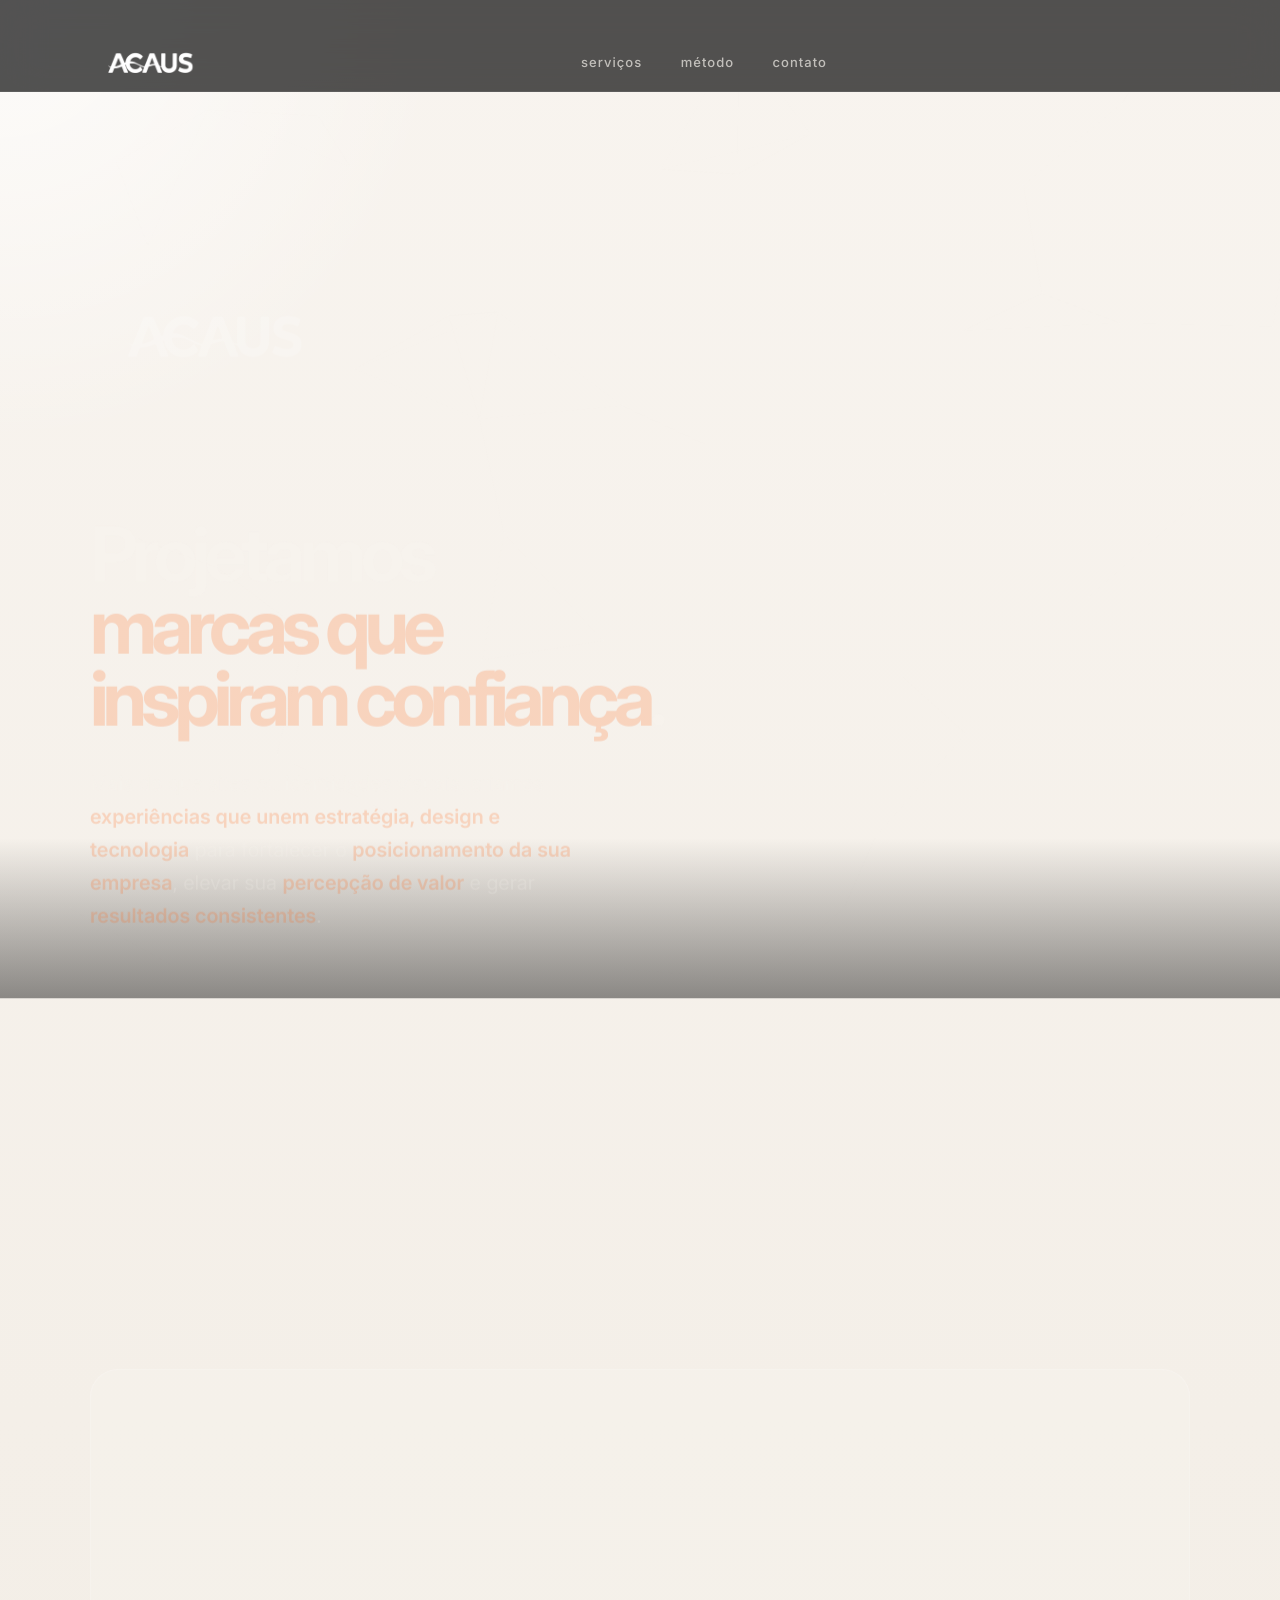
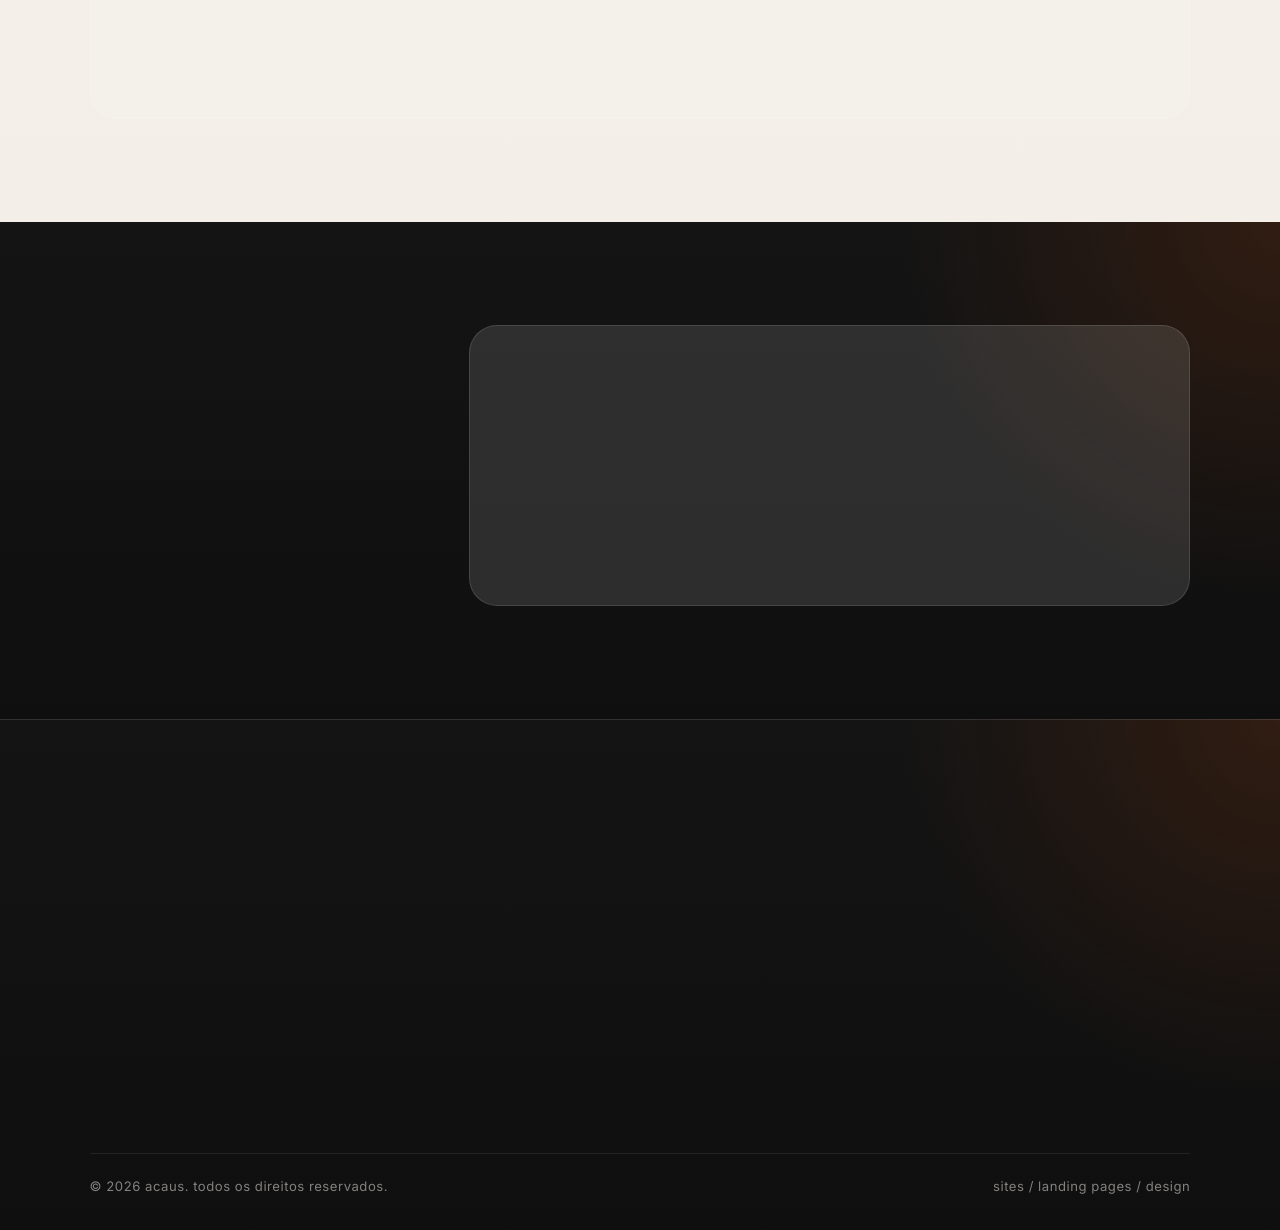
==== index.html @ 62b54cda "fix: add index.html redirect to landing on root" ====
﻿<!DOCTYPE html>
<html lang="pt-BR">
<head>
  <meta charset="UTF-8" />
  <meta http-equiv="refresh" content="0; url=acaus-landing.html" />
  <meta name="robots" content="noindex" />
  <title>Redirecionando…</title>
</head>
<body>
  <a href="acaus-landing.html">Clique aqui se não for redirecionado</a>
</body>
</html>
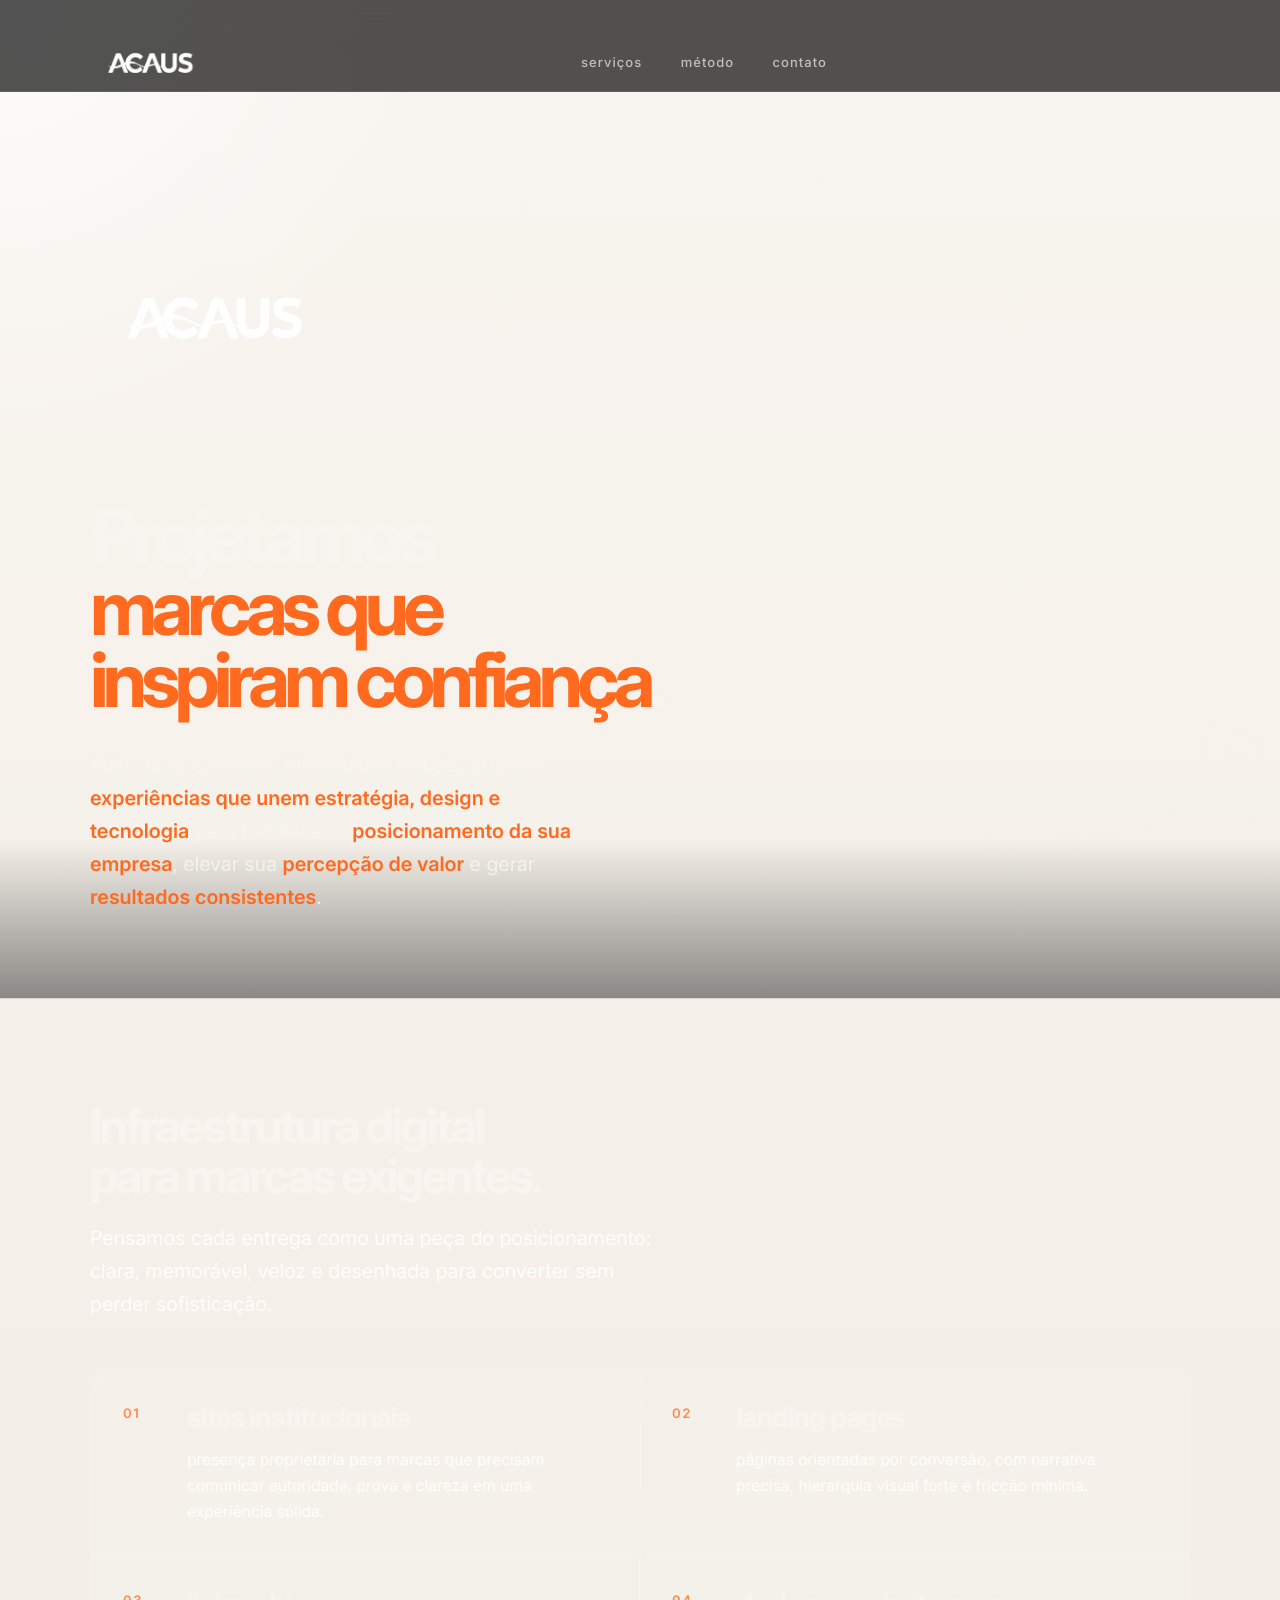
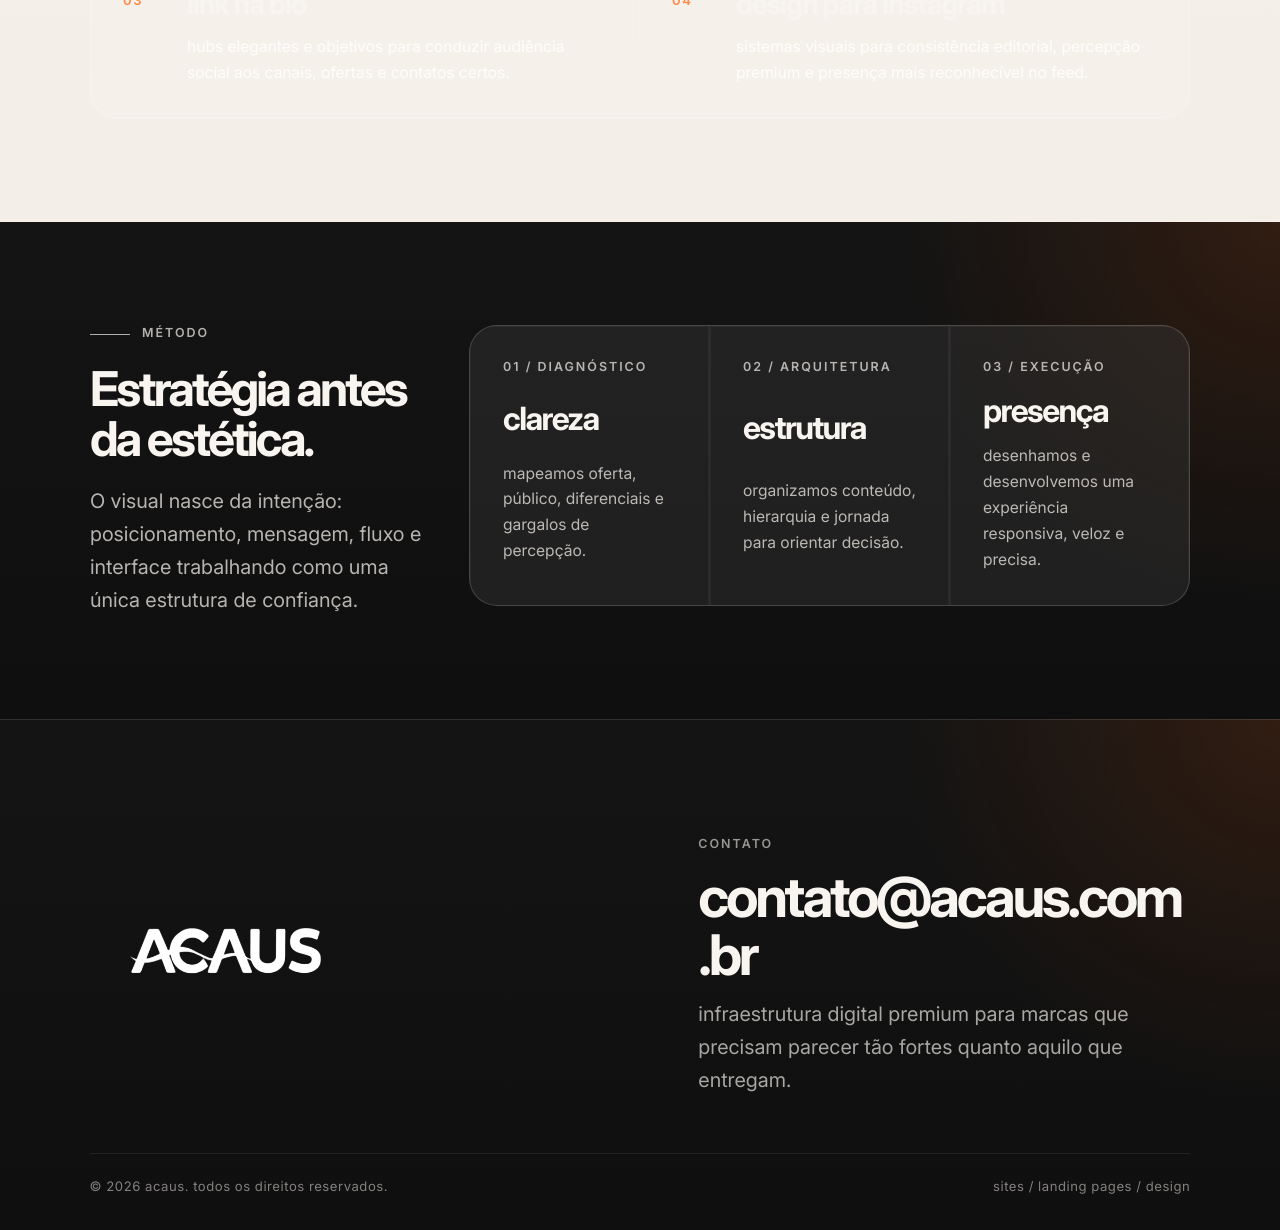
==== commit 222abf71: "fix(vercel): landing direto em /, index.html completo, vercel.json, LFS ativo" ====
--- a/index.html
+++ b/index.html
@@ -1,12 +1,198 @@
-﻿<!DOCTYPE html>
+<!DOCTYPE html>
 <html lang="pt-BR">
 <head>
   <meta charset="UTF-8" />
-  <meta http-equiv="refresh" content="0; url=acaus-landing.html" />
-  <meta name="robots" content="noindex" />
-  <title>Redirecionando…</title>
+  <meta name="viewport" content="width=device-width, initial-scale=1.0" />
+  <meta
+    name="description"
+    content="ACaus desenvolve infraestrutura digital premium para marcas que buscam autoridade, confiança e alta conversão."
+  />
+  <title>ACaus | autoridade digital premium</title>
+  <link rel="preconnect" href="https://fonts.googleapis.com" />
+  <link rel="preconnect" href="https://fonts.gstatic.com" crossorigin />
+  <link
+    href="https://fonts.googleapis.com/css2?family=Inter:wght@300;400;500;600;700&family=Syne:wght@600;700;800&display=swap"
+    rel="stylesheet"
+  />
+  <link rel="stylesheet" href="css/style.css" />
 </head>
 <body>
-  <a href="acaus-landing.html">Clique aqui se não for redirecionado</a>
+  <div class="site-shell">
+    <header class="site-header">
+      <nav class="nav container" aria-label="navegação principal">
+        <a class="brand" href="#top" aria-label="ACaus início"><img src="logo.png" alt="acaus" /></a>
+
+        <div class="nav-links" aria-label="links principais">
+          <a href="#servicos">serviços</a>
+          <a href="#metodo">método</a>
+          <a href="#contato">contato</a>
+        </div>
+
+        <div class="nav-actions">
+          <button class="menu-toggle" type="button" aria-label="abrir menu" aria-expanded="false">
+            <span aria-hidden="true"></span>
+          </button>
+        </div>
+      </nav>
+
+      <div class="mobile-panel" aria-label="menu mobile">
+        <a href="#servicos">serviços</a>
+        <a href="#metodo">método</a>
+        <a href="#contato">contato</a>
+        <a class="btn" href="#contato">iniciar projeto</a>
+      </div>
+    </header>
+
+    <main id="top">
+      <section class="hero section" aria-labelledby="hero-title">
+        <canvas class="hero-canvas" aria-hidden="true"></canvas>
+
+        <div class="container section-inner">
+          <div class="hero-grid">
+            <div class="hero-content">
+              <div class="hero-brand reveal" aria-label="acaus">
+                <img src="logo.png" alt="acaus" />
+              </div>
+              <h1 id="hero-title" class="reveal">
+                Projetamos <span class="accent">marcas que inspiram confiança</span>.
+              </h1>
+
+              <div class="hero-copy reveal">
+                <p>
+                  Mais do que sites ou identidades visuais, criamos <strong>experiências que unem estratégia, design e tecnologia</strong> para fortalecer o <strong>posicionamento da sua empresa</strong>, elevar sua <strong>percepção de valor</strong> e gerar <strong>resultados consistentes</strong>.
+                </p>
+              </div>
+            </div>
+
+          </div>
+        </div>
+      </section>
+
+      <section class="section" id="servicos" aria-labelledby="services-title">
+        <div class="container section-inner">
+          <div class="services-layout">
+            <div class="section-heading reveal">
+              <h2 id="services-title">Infraestrutura digital para marcas exigentes.</h2>
+              <p class="section-lead">
+                Pensamos cada entrega como uma peça do posicionamento: clara,
+                memorável, veloz e desenhada para converter sem perder sofisticação.
+              </p>
+            </div>
+          </div>
+
+          <div class="service-list" aria-label="lista de serviços">
+            <article class="service-item reveal">
+              <span class="service-index">01</span>
+              <div>
+                <h3 class="service-title">sites institucionais</h3>
+                <p class="service-copy">
+                  presença proprietária para marcas que precisam comunicar autoridade,
+                  prova e clareza em uma experiência sólida.
+                </p>
+              </div>
+            </article>
+
+            <article class="service-item reveal">
+              <span class="service-index">02</span>
+              <div>
+                <h3 class="service-title">landing pages</h3>
+                <p class="service-copy">
+                  páginas orientadas por conversão, com narrativa precisa, hierarquia
+                  visual forte e fricção mínima.
+                </p>
+              </div>
+            </article>
+
+            <article class="service-item reveal">
+              <span class="service-index">03</span>
+              <div>
+                <h3 class="service-title">link na bio</h3>
+                <p class="service-copy">
+                  hubs elegantes e objetivos para conduzir audiência social aos
+                  canais, ofertas e contatos certos.
+                </p>
+              </div>
+            </article>
+
+            <article class="service-item reveal">
+              <span class="service-index">04</span>
+              <div>
+                <h3 class="service-title">design para instagram</h3>
+                <p class="service-copy">
+                  sistemas visuais para consistência editorial, percepção premium
+                  e presença mais reconhecível no feed.
+                </p>
+              </div>
+            </article>
+          </div>
+        </div>
+      </section>
+
+      <section class="section" id="metodo" aria-labelledby="method-title">
+        <div class="container section-inner">
+          <div class="method-layout">
+            <div class="section-heading reveal">
+              <span class="section-kicker">método</span>
+              <h2 id="method-title">Estratégia antes da estética.</h2>
+              <p class="section-lead">
+                O visual nasce da intenção: posicionamento, mensagem, fluxo e
+                interface trabalhando como uma única estrutura de confiança.
+              </p>
+            </div>
+
+            <div class="method-grid">
+              <article class="method-step reveal">
+                <span class="step-label">01 / diagnóstico</span>
+                <h3>clareza</h3>
+                <p class="step-copy">
+                  mapeamos oferta, público, diferenciais e gargalos de percepção.
+                </p>
+              </article>
+
+              <article class="method-step reveal">
+                <span class="step-label">02 / arquitetura</span>
+                <h3>estrutura</h3>
+                <p class="step-copy">
+                  organizamos conteúdo, hierarquia e jornada para orientar decisão.
+                </p>
+              </article>
+
+              <article class="method-step reveal">
+                <span class="step-label">03 / execução</span>
+                <h3>presença</h3>
+                <p class="step-copy">
+                  desenhamos e desenvolvemos uma experiência responsiva, veloz e precisa.
+                </p>
+              </article>
+            </div>
+          </div>
+        </div>
+      </section>
+    </main>
+
+    <footer class="footer" id="contato">
+      <div class="container">
+        <div class="footer-grid reveal">
+          <div class="footer-logo" aria-label="ACaus"><img src="logo.png" alt="acaus" /></div>
+
+          <div class="footer-contact">
+            <span>contato</span>
+            <a href="mailto:contato@acaus.com.br">contato@acaus.com.br</a>
+            <p class="footer-meta">
+              infraestrutura digital premium para marcas que precisam parecer tão
+              fortes quanto aquilo que entregam.
+            </p>
+          </div>
+        </div>
+
+        <div class="footer-bottom">
+          <span>© 2026 acaus. todos os direitos reservados.</span>
+          <span>sites / landing pages / design</span>
+        </div>
+      </div>
+    </footer>
+  </div>
+
+  <script src="js/script.js"></script>
 </body>
 </html>
--- a/css/style.css
+++ b/css/style.css
@@ -0,0 +1,1347 @@
+:root {
+  --bg-base: #f4efe8;
+  --bg-hero: #111111;
+  --bg-surface: rgba(255, 255, 255, 0.72);
+  --bg-surface-strong: #fbf8f3;
+  --text-primary: #171311;
+  --text-secondary: #6d635c;
+  --text-inverse: #f8f4ef;
+  --accent-action: #ff5a00;
+  --accent-soft: rgba(255, 90, 0, 0.12);
+  --accent-depth: #2d2119;
+  --border-color: rgba(23, 19, 17, 0.12);
+  --border-strong: rgba(23, 19, 17, 0.18);
+  --canvas-line-rgb: 202, 190, 181;
+  --canvas-dot-rgb: 255, 255, 255;
+
+  --container-max: 1440px;
+  --container-padding: 24px;
+  --section-spacing: clamp(3.75rem, 9vw, 5rem);
+  --content-spacing: clamp(1.5rem, 2.8vw, 2.5rem);
+  --grid-gap: clamp(1.5rem, 3vw, 3rem);
+  --card-padding: clamp(1.5rem, 2.5vw, 2.25rem);
+  --radius: 1.5rem;
+  --radius-sm: 1rem;
+  --radius-pill: 999px;
+  --nav-height: 82px;
+  --transition: 380ms cubic-bezier(0.16, 1, 0.3, 1);
+  --shadow: 0 24px 70px rgba(32, 24, 18, 0.08);
+  --shadow-soft: 0 12px 30px rgba(32, 24, 18, 0.06);
+
+  --font-display: "Inter", "Helvetica Neue", Arial, sans-serif;
+  --font-body: "Inter", "Helvetica Neue", Arial, sans-serif;
+
+  --fs-hero: clamp(4rem, 20vw, 14rem);
+  --fs-h1: clamp(2.9rem, 8vw, 4.75rem);
+  --fs-h2: clamp(2rem, 5.5vw, 3rem);
+  --fs-h3: clamp(1.35rem, 3vw, 2rem);
+  --fs-body: clamp(1rem, 1.8vw, 1.25rem);
+  --fs-body-small: clamp(0.98rem, 1.2vw, 1.0625rem);
+  --fs-nav: clamp(0.8125rem, 1vw, 0.9375rem);
+  --fs-button: clamp(0.875rem, 1vw, 1rem);
+  --fs-eyebrow: 0.78rem;
+  --fs-small: 0.82rem;
+  --fs-brand: clamp(1.15rem, 1.4vw, 1.4rem);
+  --fs-footer-link: clamp(1.5rem, 6vw, 3.5rem);
+  --fs-service-title: clamp(1.375rem, 2.4vw, 1.75rem);
+
+  --line-height-heading: 0.95;
+  --line-height-title: 1.05;
+  --line-height-body: 1.65;
+  --line-height-small: 1.5;
+  --tracking-ui: 0.08em;
+  --tracking-label: 0.16em;
+}
+
+* {
+  box-sizing: border-box;
+}
+
+html {
+  scroll-behavior: smooth;
+  scroll-padding-top: calc(var(--nav-height) + 1rem);
+  background: var(--bg-base);
+}
+
+body {
+  min-height: 100vh;
+  margin: 0;
+  color: var(--text-primary);
+  font-family: var(--font-body);
+  font-weight: 400;
+  line-height: var(--line-height-body);
+  background:
+    radial-gradient(circle at top left, rgba(255, 255, 255, 0.72), transparent 28rem),
+    linear-gradient(180deg, #f8f4ef 0%, #f4efe8 50%, #f1ece4 100%);
+  overflow-x: hidden;
+  -webkit-text-size-adjust: 100%;
+  text-rendering: geometricPrecision;
+}
+
+body.nav-open {
+  overflow: hidden;
+}
+
+::selection {
+  color: var(--text-inverse);
+  background: var(--accent-action);
+}
+
+img {
+  display: block;
+  max-width: 100%;
+}
+
+a {
+  color: inherit;
+  text-decoration: none;
+}
+
+button {
+  border: 0;
+  font: inherit;
+}
+
+.site-shell {
+  position: relative;
+  min-height: 100vh;
+}
+
+.container {
+  width: min(calc(100% - (var(--container-padding) * 2)), var(--container-max));
+  margin-inline: auto;
+}
+
+.section {
+  position: relative;
+  width: 100%;
+  border-bottom: 1px solid var(--border-color);
+}
+
+.section-inner {
+  padding: var(--section-spacing) 0;
+}
+
+.site-header {
+  position: fixed;
+  inset: 0 0 auto 0;
+  z-index: 50;
+  height: var(--nav-height);
+  border-bottom: 1px solid rgba(255, 255, 255, 0.08);
+  background: rgba(17, 17, 17, 0.72);
+  backdrop-filter: blur(20px);
+  -webkit-backdrop-filter: blur(20px);
+}
+
+.nav {
+  display: grid;
+  grid-template-columns: auto 1fr auto;
+  align-items: center;
+  gap: 24px;
+  height: var(--nav-height);
+}
+
+.brand {
+  position: relative;
+  z-index: 70;
+  display: inline-flex;
+  align-items: center;
+  color: var(--text-inverse);
+}
+
+.brand img {
+  width: clamp(5.5rem, 14vw, 8rem);
+  height: auto;
+  display: block;
+  filter: brightness(0) invert(1);
+}
+
+.nav-links {
+  display: none;
+  justify-content: center;
+  align-items: center;
+  gap: clamp(1.75rem, 3vw, 3.75rem);
+  color: rgba(248, 244, 239, 0.68);
+  font-size: var(--fs-nav);
+  font-weight: 500;
+  letter-spacing: var(--tracking-ui);
+  text-transform: lowercase;
+}
+
+.nav-links a {
+  position: relative;
+  display: inline-flex;
+  align-items: center;
+  min-height: 44px;
+  transition: color var(--transition);
+}
+
+.nav-links a::after {
+  position: absolute;
+  right: 0;
+  bottom: 9px;
+  left: 0;
+  height: 1px;
+  background: currentColor;
+  content: "";
+  opacity: 0;
+  transform: scaleX(0);
+  transform-origin: right;
+  transition: transform var(--transition), opacity var(--transition);
+}
+
+.nav-links a:hover {
+  color: var(--text-inverse);
+}
+
+.nav-links a:hover::after {
+  opacity: 1;
+  transform: scaleX(1);
+  transform-origin: left;
+}
+
+.nav-actions {
+  position: relative;
+  z-index: 70;
+  display: flex;
+  align-items: center;
+  justify-content: flex-end;
+  gap: 12px;
+}
+
+.menu-toggle {
+  display: inline-grid;
+  place-items: center;
+  width: 48px;
+  height: 48px;
+  border: 1px solid rgba(255, 255, 255, 0.14);
+  border-radius: var(--radius-pill);
+  color: var(--text-inverse);
+  background: rgba(255, 255, 255, 0.03);
+  cursor: pointer;
+  transition: background var(--transition), border-color var(--transition), transform var(--transition);
+}
+
+.menu-toggle:hover {
+  transform: translateY(-1px);
+  background: rgba(255, 255, 255, 0.08);
+  border-color: rgba(255, 255, 255, 0.2);
+}
+
+.menu-toggle span,
+.menu-toggle span::before,
+.menu-toggle span::after {
+  display: block;
+  width: 16px;
+  height: 1px;
+  background: currentColor;
+  transition: transform var(--transition), opacity var(--transition), background var(--transition);
+  content: "";
+}
+
+.menu-toggle span {
+  position: relative;
+}
+
+.menu-toggle span::before,
+.menu-toggle span::after {
+  position: absolute;
+  left: 0;
+}
+
+.menu-toggle span::before {
+  transform: translateY(-5px);
+}
+
+.menu-toggle span::after {
+  transform: translateY(5px);
+}
+
+.nav-open .menu-toggle span {
+  background: transparent;
+}
+
+.nav-open .menu-toggle span::before {
+  transform: rotate(45deg);
+}
+
+.nav-open .menu-toggle span::after {
+  transform: rotate(-45deg);
+}
+
+.mobile-panel {
+  position: fixed;
+  inset: var(--nav-height) 0 0 0;
+  z-index: 45;
+  display: grid;
+  align-content: start;
+  gap: 1.5rem;
+  padding: 2rem var(--container-padding) 2.5rem;
+  border-bottom: 1px solid rgba(255, 255, 255, 0.08);
+  background:
+    linear-gradient(180deg, rgba(17, 17, 17, 0.98), rgba(17, 17, 17, 0.94));
+  overflow-y: auto;
+  transform: translateY(-110%);
+  transition: transform var(--transition);
+}
+
+.nav-open .mobile-panel {
+  transform: translateY(0);
+}
+
+.mobile-panel a:not(.btn) {
+  padding: 0.9rem 0;
+  border-bottom: 1px solid rgba(255, 255, 255, 0.08);
+  color: var(--text-inverse);
+  font-family: var(--font-display);
+  font-size: clamp(2rem, 10vw, 3.2rem);
+  font-weight: 700;
+  line-height: 1;
+  letter-spacing: -0.05em;
+  text-transform: lowercase;
+}
+
+.mobile-panel .btn {
+  width: 100%;
+}
+
+.btn {
+  position: relative;
+  isolation: isolate;
+  display: inline-flex;
+  align-items: center;
+  justify-content: center;
+  min-height: 52px;
+  width: fit-content;
+  padding: 0 1.75rem;
+  border: 1px solid transparent;
+  border-radius: var(--radius-pill);
+  color: var(--text-inverse);
+  background: linear-gradient(135deg, #ff6a1f 0%, #ff5a00 100%);
+  font-size: var(--fs-button);
+  font-weight: 600;
+  letter-spacing: var(--tracking-ui);
+  line-height: 1;
+  text-transform: lowercase;
+  cursor: pointer;
+  overflow: hidden;
+  box-shadow: 0 18px 36px rgba(255, 90, 0, 0.16);
+  transition:
+    transform var(--transition),
+    box-shadow var(--transition),
+    filter var(--transition),
+    border-color var(--transition);
+}
+
+.btn::before {
+  position: absolute;
+  inset: 0;
+  z-index: -1;
+  background: linear-gradient(135deg, rgba(255, 255, 255, 0.22), transparent 60%);
+  content: "";
+  opacity: 0;
+  transition: opacity var(--transition);
+}
+
+.btn:active {
+  transform: translateY(0);
+  box-shadow: 0 14px 28px rgba(255, 90, 0, 0.16);
+}
+
+.btn:focus-visible,
+.menu-toggle:focus-visible,
+a:focus-visible {
+  outline: 2px solid var(--accent-action);
+  outline-offset: 4px;
+}
+
+.btn.nav-cta {
+  display: none;
+  min-height: 46px;
+  padding-inline: 1.4rem;
+}
+
+.hero {
+  position: relative;
+  display: grid;
+  min-height: 100svh;
+  padding-top: var(--nav-height);
+  overflow: hidden;
+  color: var(--text-inverse);
+  background: transparent;
+}
+
+.hero::before {
+  position: absolute;
+  inset: 0;
+  z-index: -1;
+  background:
+    radial-gradient(circle at 78% 22%, rgba(255, 90, 0, 0.16), transparent 22rem),
+    radial-gradient(circle at 14% 84%, rgba(255, 255, 255, 0.06), transparent 24rem),
+    linear-gradient(135deg, #090909 0%, #151515 52%, #1b1714 100%);
+  content: "";
+  pointer-events: none;
+}
+
+.hero-video-layer {
+  position: fixed;
+  inset: 0;
+  z-index: 0;
+  overflow: hidden;
+  pointer-events: none;
+  clip-path: inset(0 0 100% 0);
+  background:
+    radial-gradient(circle at 78% 22%, rgba(255, 90, 0, 0.12), transparent 22rem),
+    linear-gradient(135deg, #090909 0%, #151515 52%, #1b1714 100%);
+  opacity: 0;
+  transition: opacity 420ms ease;
+}
+
+.hero-video-layer.is-active {
+  opacity: 1;
+}
+
+.hero-video-layer::after {
+  position: absolute;
+  inset: 0;
+  background:
+    linear-gradient(180deg, rgba(0, 0, 0, 0.44) 0%, rgba(0, 0, 0, 0.34) 42%, rgba(0, 0, 0, 0.46) 100%),
+    radial-gradient(circle at center, rgba(0, 0, 0, 0.08), rgba(0, 0, 0, 0.2));
+  content: "";
+  pointer-events: none;
+}
+
+.hero-video {
+  position: absolute;
+  inset: 0;
+  width: 100%;
+  height: 100%;
+  object-fit: cover;
+  object-position: center center;
+  opacity: 0;
+  transition: opacity 420ms ease;
+}
+
+.hero-video.is-ready {
+  opacity: 1;
+}
+
+.hero-canvas {
+  position: absolute;
+  inset: 0;
+  z-index: 1;
+  width: 100%;
+  height: 100%;
+  opacity: 0.2;
+  pointer-events: none;
+}
+
+.hero::before {
+  position: absolute;
+  top: clamp(5rem, 12vw, 10rem);
+  right: clamp(-1rem, 10vw, 5rem);
+  color: rgba(255, 255, 255, 0.05);
+  font-family: var(--font-display);
+  font-size: var(--fs-hero);
+  font-weight: 700;
+  line-height: 0.86;
+  letter-spacing: -0.08em;
+  text-transform: uppercase;
+  content: "ACAUS";
+  pointer-events: none;
+}
+
+.hero::after {
+  position: absolute;
+  inset: auto 0 0;
+  z-index: 1;
+  height: 10rem;
+  background: linear-gradient(180deg, transparent, rgba(9, 9, 9, 0.45));
+  content: "";
+  pointer-events: none;
+}
+
+.hero .section-inner {
+  position: relative;
+  z-index: 2;
+  display: grid;
+  align-items: end;
+  min-height: calc(100svh - var(--nav-height));
+  padding: clamp(4rem, 10vw, 6rem) 0 clamp(3.75rem, 8vw, 5.25rem);
+}
+
+.hero-grid {
+  display: grid;
+  gap: clamp(2rem, 4vw, 4rem);
+}
+
+.hero-content {
+  max-width: 64rem;
+}
+
+.hero-brand {
+  display: inline-flex;
+  align-items: center;
+  width: min(16.5rem, 58vw);
+  max-width: 100%;
+  margin-bottom: clamp(2rem, 4vw, 3rem);
+}
+
+.hero-brand img {
+  width: 100%;
+  height: auto;
+  display: block;
+  filter: brightness(0) invert(1);
+}
+
+.eyebrow,
+.section-kicker,
+.step-label {
+  color: currentColor;
+  font-size: var(--fs-eyebrow);
+  font-weight: 600;
+  letter-spacing: var(--tracking-label);
+  line-height: var(--line-height-small);
+  text-transform: uppercase;
+}
+
+.eyebrow {
+  display: inline-flex;
+  align-items: center;
+  gap: 0.75rem;
+  margin-bottom: 1.5rem;
+  color: rgba(248, 244, 239, 0.72);
+}
+
+.eyebrow::before,
+.section-kicker::before {
+  width: 2.5rem;
+  height: 1px;
+  background: currentColor;
+  content: "";
+}
+
+.hero h1 {
+  max-width: 13ch;
+  margin: 0;
+  font-family: var(--font-display);
+  font-size: var(--fs-h1);
+  font-weight: 700;
+  line-height: var(--line-height-heading);
+  letter-spacing: -0.08em;
+  color: var(--text-inverse);
+  text-wrap: balance;
+}
+
+.hero h1 .accent {
+  color: #ff6a1f;
+}
+
+.hero-copy {
+  display: grid;
+  gap: 1.5rem;
+  max-width: 46rem;
+  margin-top: 2rem;
+}
+
+.hero-copy p,
+.section-lead,
+.service-copy,
+.step-copy,
+.footer-meta {
+  margin: 0;
+  font-size: var(--fs-body);
+  font-weight: 400;
+  line-height: var(--line-height-body);
+}
+
+.hero-copy p {
+  max-width: 36rem;
+  color: rgba(248, 244, 239, 0.86);
+}
+
+.hero-copy p strong {
+  color: #ff6a1f;
+  font-weight: 600;
+}
+
+.hero-aside {
+  position: relative;
+  display: grid;
+  align-self: stretch;
+  min-height: 17rem;
+  max-width: min(100%, 28rem);
+  padding: 1rem;
+  border: 1px solid rgba(255, 255, 255, 0.08);
+  border-radius: calc(var(--radius) + 0.5rem);
+  background:
+    linear-gradient(180deg, rgba(255, 255, 255, 0.06), rgba(255, 255, 255, 0.02)),
+    linear-gradient(135deg, rgba(255, 90, 0, 0.14), transparent 55%);
+  box-shadow: inset 0 1px 0 rgba(255, 255, 255, 0.05);
+  overflow: hidden;
+}
+
+.hero-aside::before {
+  position: absolute;
+  inset: 1rem;
+  border-radius: calc(var(--radius) + 0.15rem);
+  background:
+    linear-gradient(145deg, rgba(255, 255, 255, 0.05), transparent 35%),
+    radial-gradient(circle at top right, rgba(255, 90, 0, 0.3), transparent 40%),
+    linear-gradient(180deg, rgba(247, 243, 237, 0.15), rgba(247, 243, 237, 0.01));
+  content: "";
+}
+
+.hero-aside::after {
+  position: absolute;
+  right: clamp(1.5rem, 4vw, 2.5rem);
+  bottom: clamp(2rem, 4vw, 3rem);
+  width: clamp(7rem, 18vw, 12rem);
+  aspect-ratio: 3 / 4;
+  border-radius: 999px 999px 1.5rem 1.5rem;
+  background:
+    linear-gradient(180deg, rgba(255, 255, 255, 0.28), transparent 30%),
+    linear-gradient(145deg, #2a211b 0%, #171311 100%);
+  content: "";
+  box-shadow: 0 24px 40px rgba(0, 0, 0, 0.24);
+}
+
+.signal-strip {
+  position: relative;
+  z-index: 1;
+  display: grid;
+  grid-template-columns: repeat(3, 1fr);
+  align-self: end;
+  min-height: 5.5rem;
+  margin-top: auto;
+  border: 1px solid rgba(255, 255, 255, 0.08);
+  border-radius: var(--radius-sm);
+  overflow: hidden;
+  background: rgba(255, 255, 255, 0.03);
+}
+
+.signal-strip span {
+  border-right: 1px solid rgba(255, 255, 255, 0.08);
+  background:
+    linear-gradient(180deg, rgba(255, 255, 255, 0.14), transparent 70%),
+    linear-gradient(135deg, rgba(255, 90, 0, 0.18), transparent 65%);
+}
+
+.signal-strip span:last-child {
+  border-right: 0;
+}
+
+.services-layout,
+.method-layout {
+  display: grid;
+  gap: clamp(2.5rem, 5vw, 4.5rem);
+}
+
+.services-layout {
+  grid-template-columns: 1fr;
+}
+
+#servicos {
+  position: relative;
+  color: var(--text-inverse);
+  background: transparent;
+  border-bottom-color: rgba(255, 255, 255, 0.12);
+}
+
+#servicos::before {
+  position: absolute;
+  inset: 0;
+  z-index: -1;
+  background:
+    radial-gradient(circle at top right, rgba(255, 90, 0, 0.12), transparent 24rem),
+    linear-gradient(180deg, #141414 0%, #0f0f0f 100%);
+  content: "";
+  pointer-events: none;
+}
+
+#servicos .section-kicker,
+#servicos .service-index {
+  color: #ff8a4a;
+}
+
+#servicos .section-heading h2,
+#servicos .service-title {
+  color: var(--text-inverse);
+}
+
+#servicos .section-lead,
+#servicos .service-copy {
+  color: rgba(255, 255, 255, 0.86);
+}
+
+#servicos .service-list {
+  background: rgba(255, 255, 255, 0.12);
+  border-color: rgba(255, 255, 255, 0.14);
+}
+
+#servicos .service-item {
+  color: var(--text-inverse);
+  background: rgba(255, 255, 255, 0.04);
+}
+
+#servicos .service-item::after {
+  border-color: rgba(255, 255, 255, 0.06);
+}
+
+#metodo {
+  color: var(--text-inverse);
+  --border-color: rgba(255, 255, 255, 0.12);
+  background:
+    radial-gradient(circle at top right, rgba(255, 90, 0, 0.12), transparent 24rem),
+    linear-gradient(180deg, #141414 0%, #0f0f0f 100%);
+}
+
+#metodo .section-inner {
+  position: relative;
+}
+
+#metodo .section-kicker,
+#metodo .step-label {
+  color: rgba(248, 244, 239, 0.7);
+}
+
+#metodo .section-lead,
+#metodo .step-copy {
+  color: rgba(248, 244, 239, 0.72);
+}
+
+#metodo .method-grid {
+  background: rgba(255, 255, 255, 0.12);
+  border-color: rgba(255, 255, 255, 0.12);
+}
+
+#metodo .method-step {
+  position: relative;
+  background: rgba(12, 12, 12, 0.36);
+  border: 1px solid rgba(255, 255, 255, 0.04);
+  transition:
+    transform var(--transition),
+    background var(--transition),
+    box-shadow var(--transition),
+    border-color var(--transition),
+    color var(--transition);
+}
+
+#metodo .method-step::before {
+  position: absolute;
+  inset: 0;
+  border-radius: inherit;
+  background: linear-gradient(135deg, rgba(255, 122, 41, 0.18), rgba(255, 90, 0, 0.08));
+  content: "";
+  opacity: 0;
+  pointer-events: none;
+  transition: opacity var(--transition);
+}
+
+#metodo .method-step > * {
+  position: relative;
+  z-index: 1;
+}
+
+#metodo .method-step.is-active {
+  border-color: rgba(255, 109, 41, 0.36);
+  background: rgba(20, 12, 6, 0.55);
+  box-shadow:
+    0 24px 70px rgba(255, 90, 0, 0.08),
+    0 14px 38px rgba(0, 0, 0, 0.35);
+}
+
+#metodo .method-step.is-active::before {
+  opacity: 1;
+}
+
+#metodo .method-step.is-active .step-label {
+  color: #ff9e68;
+}
+
+#metodo .method-step.is-active h3 {
+  color: #ff7a29;
+}
+
+#metodo .method-step.is-active .step-copy {
+  color: #ffbb92;
+}
+
+@media (hover: hover) and (pointer: fine) {
+  #metodo .method-step:hover {
+    border-color: rgba(255, 109, 41, 0.36);
+    background: rgba(20, 12, 6, 0.55);
+    box-shadow:
+      0 24px 70px rgba(255, 90, 0, 0.08),
+      0 14px 38px rgba(0, 0, 0, 0.35);
+  }
+
+  #metodo .method-step:hover::before {
+    opacity: 1;
+  }
+
+  #metodo .method-step:hover .step-label {
+    color: #ff9e68;
+  }
+
+  #metodo .method-step:hover h3 {
+    color: #ff7a29;
+  }
+
+  #metodo .method-step:hover .step-copy {
+    color: #ffbb92;
+  }
+}
+
+.section-heading {
+  display: grid;
+  gap: 1.25rem;
+  align-content: start;
+  max-width: 40rem;
+}
+
+.section-kicker {
+  display: inline-flex;
+  align-items: center;
+  gap: 0.75rem;
+  color: var(--text-secondary);
+}
+
+.section-heading h2 {
+  margin: 0;
+  font-family: var(--font-display);
+  font-size: var(--fs-h2);
+  font-weight: 700;
+  line-height: var(--line-height-title);
+  letter-spacing: -0.06em;
+  text-wrap: balance;
+}
+
+.section-lead {
+  max-width: 36rem;
+  color: var(--text-secondary);
+}
+
+.architecture-space {
+  position: relative;
+  min-height: 22rem;
+  border: 1px solid var(--border-color);
+  border-radius: calc(var(--radius) + 0.75rem);
+  background:
+    linear-gradient(90deg, rgba(23, 19, 17, 0.06) 1px, transparent 1px),
+    linear-gradient(180deg, rgba(23, 19, 17, 0.06) 1px, transparent 1px),
+    linear-gradient(145deg, #f7f2eb 0%, #efe8df 100%);
+  background-size: 4.5rem 4.5rem, 4.5rem 4.5rem, auto;
+  box-shadow: var(--shadow);
+  overflow: hidden;
+}
+
+.architecture-space::before,
+.architecture-space::after {
+  position: absolute;
+  content: "";
+}
+
+.architecture-space::before {
+  inset: 8% 8% 22%;
+  border-radius: calc(var(--radius) + 0.25rem);
+  background:
+    linear-gradient(180deg, rgba(23, 19, 17, 0.03), rgba(23, 19, 17, 0)),
+    linear-gradient(145deg, rgba(255, 255, 255, 0.7), rgba(255, 255, 255, 0.18));
+  box-shadow:
+    inset 0 0 0 1px rgba(23, 19, 17, 0.08),
+    0 24px 48px rgba(39, 29, 22, 0.08);
+}
+
+.architecture-space::after {
+  right: 12%;
+  bottom: 12%;
+  width: min(30%, 13rem);
+  aspect-ratio: 4 / 5;
+  border-radius: 999px 999px 1.25rem 1.25rem;
+  background:
+    linear-gradient(180deg, rgba(255, 255, 255, 0.44), transparent 28%),
+    linear-gradient(145deg, #47352a 0%, #201812 100%);
+  box-shadow: 0 20px 40px rgba(39, 29, 22, 0.16);
+}
+
+.service-list {
+  display: grid;
+  gap: 1px;
+  margin-top: clamp(2rem, 4vw, 3rem);
+  background: var(--border-color);
+  border: 1px solid var(--border-color);
+  border-radius: calc(var(--radius) + 0.25rem);
+  overflow: hidden;
+}
+
+.service-item {
+  position: relative;
+  display: grid;
+  grid-template-columns: 3rem 1fr;
+  gap: 1rem;
+  align-items: start;
+  min-height: 100%;
+  padding: var(--card-padding);
+  color: var(--text-primary);
+  background: rgba(255, 255, 255, 0.55);
+  transition:
+    transform var(--transition),
+    background var(--transition),
+    box-shadow var(--transition);
+}
+
+.service-item::after {
+  position: absolute;
+  inset: 0;
+  border: 1px solid transparent;
+  border-radius: inherit;
+  content: "";
+  transition: border-color var(--transition);
+  pointer-events: none;
+}
+
+.service-index {
+  padding-top: 0.2rem;
+  color: var(--text-secondary);
+  font-size: var(--fs-small);
+  font-weight: 600;
+  letter-spacing: 0.12em;
+  line-height: var(--line-height-small);
+}
+
+.service-title {
+  margin: 0;
+  font-family: var(--font-display);
+  font-size: var(--fs-service-title);
+  font-weight: 700;
+  line-height: 1.12;
+  letter-spacing: -0.04em;
+  text-transform: lowercase;
+  transition: transform var(--transition), color var(--transition);
+}
+
+.service-copy {
+  max-width: 32rem;
+  margin-top: 0.85rem;
+  color: var(--text-secondary);
+  font-size: var(--fs-body-small);
+}
+
+.method-grid {
+  display: grid;
+  gap: 1px;
+  background: var(--border-color);
+  border: 1px solid var(--border-color);
+  border-radius: calc(var(--radius) + 0.25rem);
+  overflow: hidden;
+}
+
+.method-step {
+  display: grid;
+  gap: 1rem;
+  min-height: 16rem;
+  padding: var(--card-padding);
+  background: var(--bg-surface-strong);
+  transition: transform var(--transition), background var(--transition), box-shadow var(--transition);
+}
+
+.step-label {
+  color: var(--text-secondary);
+}
+
+.method-step h3 {
+  margin: 0;
+  font-family: var(--font-display);
+  font-size: var(--fs-h3);
+  font-weight: 700;
+  line-height: var(--line-height-title);
+  letter-spacing: -0.05em;
+  text-transform: lowercase;
+}
+
+.step-copy {
+  color: var(--text-secondary);
+  font-size: var(--fs-body-small);
+}
+
+.footer {
+  padding: clamp(4rem, 7vw, 6rem) 0 2rem;
+  color: var(--text-inverse);
+  background:
+    radial-gradient(circle at top right, rgba(255, 90, 0, 0.12), transparent 24rem),
+    linear-gradient(180deg, #141414 0%, #0f0f0f 100%);
+}
+
+.footer-grid {
+  display: grid;
+  gap: clamp(2.5rem, 5vw, 4rem);
+}
+
+.footer-logo {
+  display: inline-flex;
+  align-items: center;
+  width: clamp(10rem, 26vw, 18rem);
+  max-width: 100%;
+}
+
+.footer-logo img {
+  width: 100%;
+  height: auto;
+  display: block;
+  filter: brightness(0) invert(1);
+}
+
+.footer-contact {
+  display: grid;
+  gap: 0.9rem;
+  align-content: start;
+}
+
+.footer-contact span {
+  color: rgba(248, 244, 239, 0.58);
+  font-size: var(--fs-eyebrow);
+  font-weight: 600;
+  letter-spacing: var(--tracking-label);
+  line-height: var(--line-height-small);
+  text-transform: uppercase;
+}
+
+.footer-contact a {
+  width: fit-content;
+  color: var(--text-inverse);
+  font-family: var(--font-display);
+  font-size: var(--fs-footer-link);
+  font-weight: 700;
+  line-height: 1.02;
+  letter-spacing: -0.06em;
+  word-break: break-word;
+  overflow-wrap: anywhere;
+  transition: opacity var(--transition);
+}
+
+.footer-meta {
+  max-width: 32rem;
+  color: rgba(248, 244, 239, 0.66);
+}
+
+.footer-bottom {
+  display: flex;
+  flex-direction: column;
+  gap: 0.8rem;
+  margin-top: 3.5rem;
+  padding-top: 1.5rem;
+  border-top: 1px solid rgba(255, 255, 255, 0.08);
+  color: rgba(248, 244, 239, 0.5);
+  font-size: var(--fs-small);
+  line-height: var(--line-height-small);
+  letter-spacing: 0.04em;
+  text-transform: lowercase;
+}
+
+.reveal {
+  opacity: 0;
+  transform: translateY(24px);
+  transition:
+    opacity 520ms var(--transition),
+    transform 520ms var(--transition);
+  will-change: opacity, transform;
+}
+
+.reveal.is-visible {
+  opacity: 1;
+  transform: translateY(0);
+}
+
+@media (hover: hover) and (pointer: fine) {
+  .btn:hover {
+    transform: translateY(-2px);
+    box-shadow: 0 24px 44px rgba(255, 90, 0, 0.2);
+    filter: saturate(1.04);
+  }
+
+  .service-item:hover {
+    transform: translateY(-4px);
+    background: rgba(255, 255, 255, 0.86);
+    box-shadow: var(--shadow-soft);
+  }
+
+  .service-item:hover::after {
+    border-color: rgba(255, 90, 0, 0.16);
+  }
+
+  .service-item:hover .service-title {
+    transform: translateX(4px);
+  }
+
+  .method-step:hover {
+    transform: translateY(-4px);
+    background: #ffffff;
+    box-shadow: var(--shadow-soft);
+  }
+
+  #metodo .method-step:hover {
+    background: rgba(12, 12, 12, 0.5);
+  }
+
+  .footer-contact a:hover {
+    opacity: 0.82;
+  }
+}
+
+@media (min-width: 768px) {
+  :root {
+    --section-spacing: clamp(5rem, 8vw, 6.25rem);
+    --container-padding: clamp(3rem, 6vw, 4rem);
+  }
+
+  .btn.nav-cta {
+    display: inline-flex;
+  }
+
+  .hero-grid {
+    grid-template-columns: 1fr;
+    align-items: center;
+  }
+
+  .hero-content {
+    grid-column: 1 / -1;
+  }
+
+  .hero-video {
+    object-position: center;
+  }
+
+  .services-layout,
+  .method-layout {
+    grid-template-columns: repeat(8, minmax(0, 1fr));
+    gap: clamp(1.75rem, 3vw, 2.75rem);
+    align-items: start;
+  }
+
+  .services-layout {
+    grid-template-columns: 1fr;
+  }
+
+  .services-layout .section-heading,
+  .method-layout .section-heading {
+    grid-column: span 3;
+  }
+
+  .services-layout .section-heading {
+    grid-column: 1 / -1;
+    max-width: 40rem;
+  }
+
+  .architecture-space,
+  .method-grid {
+    grid-column: span 5;
+  }
+
+  .architecture-space {
+    min-height: 28rem;
+  }
+
+  .service-list {
+    grid-template-columns: repeat(2, minmax(0, 1fr));
+  }
+
+  .method-grid {
+    grid-template-columns: repeat(2, minmax(0, 1fr));
+  }
+
+  .footer-grid {
+    grid-template-columns: minmax(0, 1.05fr) minmax(18rem, 0.95fr);
+    align-items: end;
+  }
+
+  .footer-bottom {
+    flex-direction: row;
+    justify-content: space-between;
+    align-items: center;
+  }
+}
+
+@media (min-width: 900px) {
+  @supports selector(.hero-copy:has(.btn)) {
+    .hero-copy:has(.btn) {
+      grid-template-columns: minmax(0, 1fr) auto;
+      align-items: end;
+    }
+  }
+
+  .hero-copy p {
+    max-width: 32rem;
+  }
+}
+
+@media (min-width: 1200px) {
+  :root {
+    --section-spacing: clamp(6.25rem, 8vw, 8.75rem);
+    --nav-height: 92px;
+    --container-padding: clamp(5rem, 7vw, 7.5rem);
+  }
+
+  .nav-links {
+    display: flex;
+  }
+
+  .menu-toggle,
+  .mobile-panel {
+    display: none;
+  }
+
+  .hero-grid {
+    grid-template-columns: 1fr;
+    align-items: center;
+  }
+
+  .hero-content {
+    grid-column: 1 / -1;
+  }
+
+  .hero h1 {
+    max-width: 12ch;
+  }
+
+  .hero-video {
+    object-position: center;
+  }
+
+  .services-layout,
+  .method-layout {
+    grid-template-columns: repeat(12, minmax(0, 1fr));
+    gap: clamp(2rem, 3vw, 3rem);
+    align-items: start;
+  }
+
+  .services-layout {
+    grid-template-columns: 1fr;
+  }
+
+  .services-layout .section-heading,
+  .method-layout .section-heading {
+    grid-column: span 4;
+  }
+
+  .services-layout .section-heading {
+    grid-column: 1 / -1;
+    max-width: 40rem;
+  }
+
+  .architecture-space,
+  .method-grid {
+    grid-column: span 8;
+  }
+
+  .architecture-space {
+    min-height: 34rem;
+  }
+
+  .method-grid {
+    grid-template-columns: repeat(3, minmax(0, 1fr));
+  }
+
+}
+
+@media (max-width: 719px) {
+  :root {
+    --nav-height: 0px;
+  }
+
+  .site-header,
+  .mobile-panel {
+    display: none;
+  }
+
+  .nav {
+    gap: 1rem;
+  }
+
+  .btn {
+    min-height: 50px;
+    padding-inline: 1.4rem;
+  }
+
+  .hero .section-inner {
+    align-items: start;
+    padding: clamp(1.25rem, 5vw, 2rem) 0 clamp(3rem, 6vw, 4rem);
+  }
+
+  .hero-brand {
+    width: clamp(7rem, 28vw, 10rem);
+    margin-bottom: clamp(1.25rem, 4vw, 1.75rem);
+  }
+
+  .hero::before {
+    top: auto;
+    right: auto;
+    bottom: 14%;
+    left: 1rem;
+    font-size: clamp(4.5rem, 28vw, 8rem);
+  }
+
+  .hero-copy .btn {
+    width: 100%;
+  }
+
+  .hero h1 {
+    max-width: 11ch;
+  }
+
+  .hero-video-layer::after {
+    background:
+      linear-gradient(180deg, rgba(0, 0, 0, 0.44) 0%, rgba(0, 0, 0, 0.26) 42%, rgba(0, 0, 0, 0.48) 100%),
+      radial-gradient(circle at center, rgba(0, 0, 0, 0.04), rgba(0, 0, 0, 0.14));
+  }
+
+  .section-heading,
+  .section-lead,
+  .hero-copy p,
+  .service-copy,
+  .footer-meta {
+    max-width: none;
+  }
+
+  .service-list {
+    grid-template-columns: 1fr;
+  }
+
+  .method-grid {
+    grid-template-columns: 1fr;
+  }
+
+  .footer-contact a {
+    max-width: 100%;
+  }
+}
+
+@media (max-width: 479px) {
+  :root {
+    --container-padding: 20px;
+  }
+
+  .hero::before {
+    left: 0.75rem;
+  }
+
+  .mobile-panel {
+    padding-inline: 20px;
+  }
+}
+
+@media (prefers-reduced-motion: reduce) {
+  *,
+  *::before,
+  *::after {
+    scroll-behavior: auto !important;
+    transition-duration: 0.01ms !important;
+    animation-duration: 0.01ms !important;
+    animation-iteration-count: 1 !important;
+  }
+
+  .reveal {
+    opacity: 1;
+    transform: none;
+  }
+}
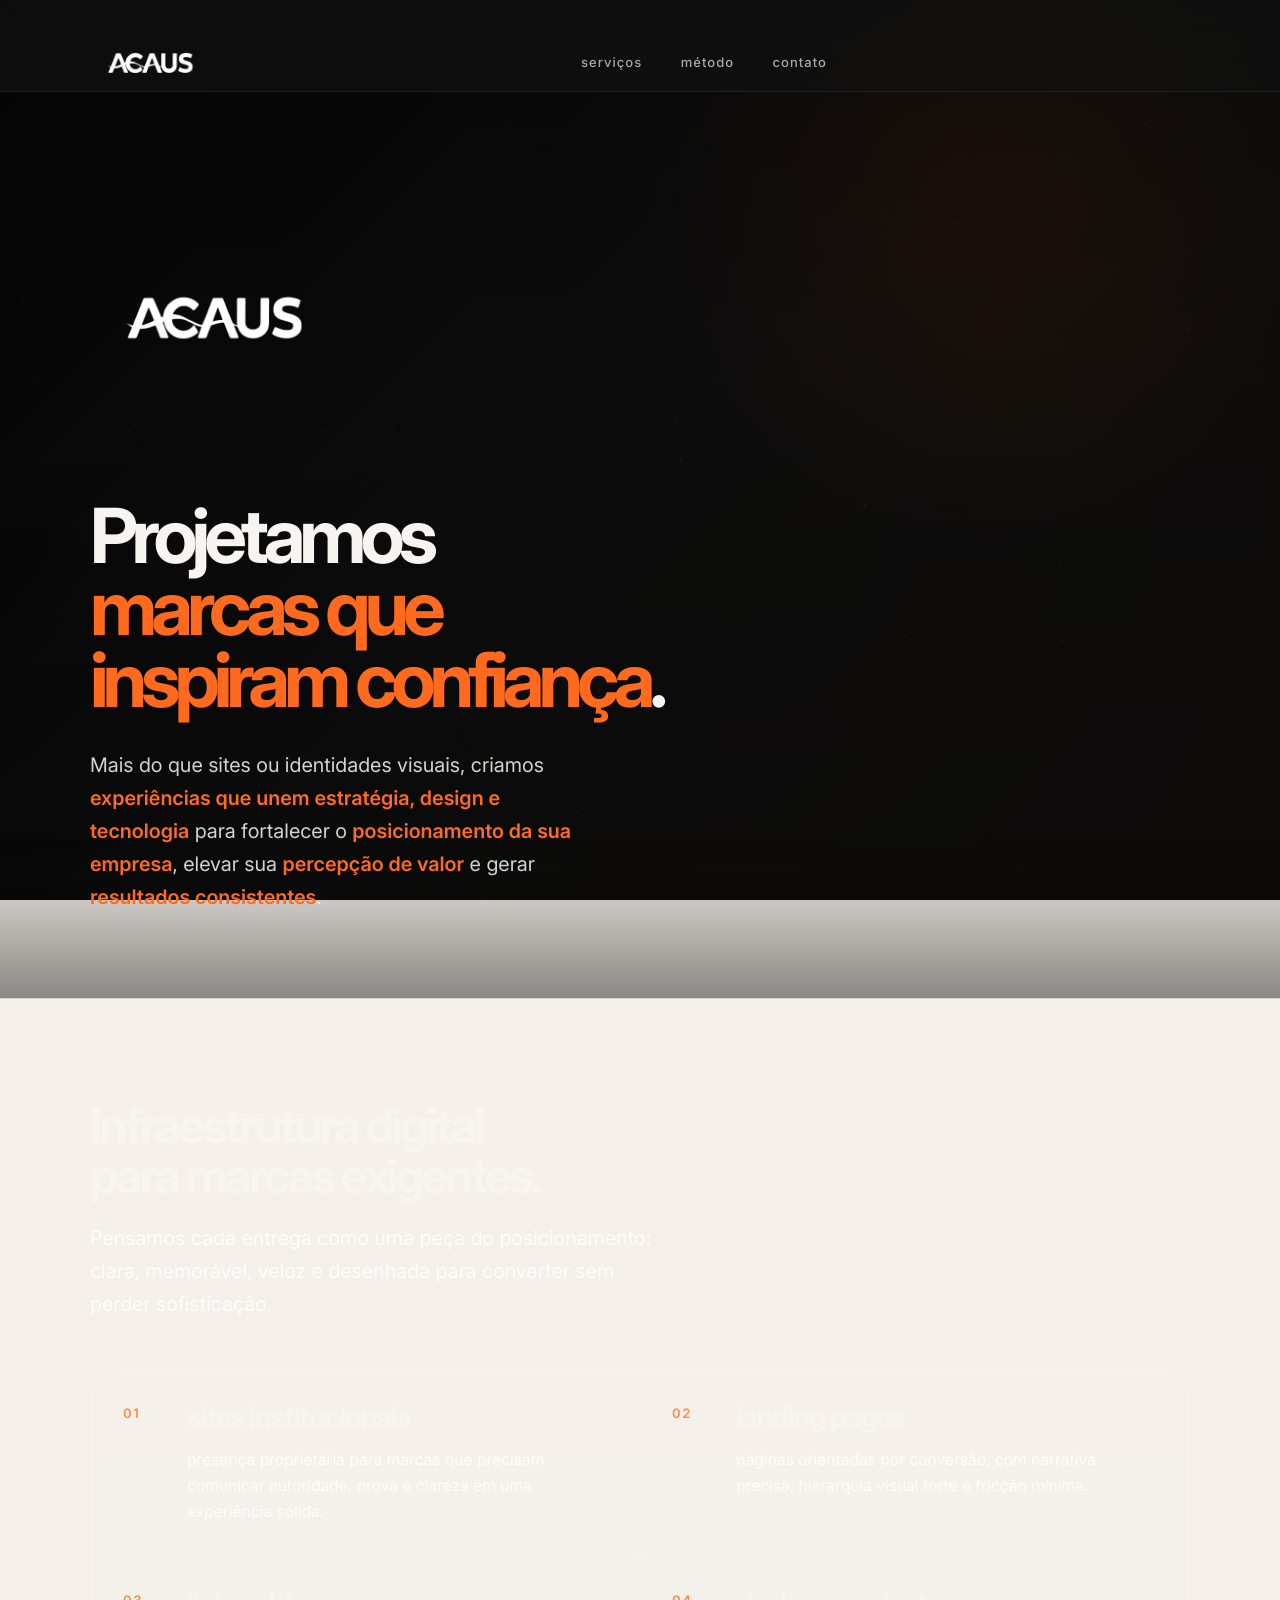
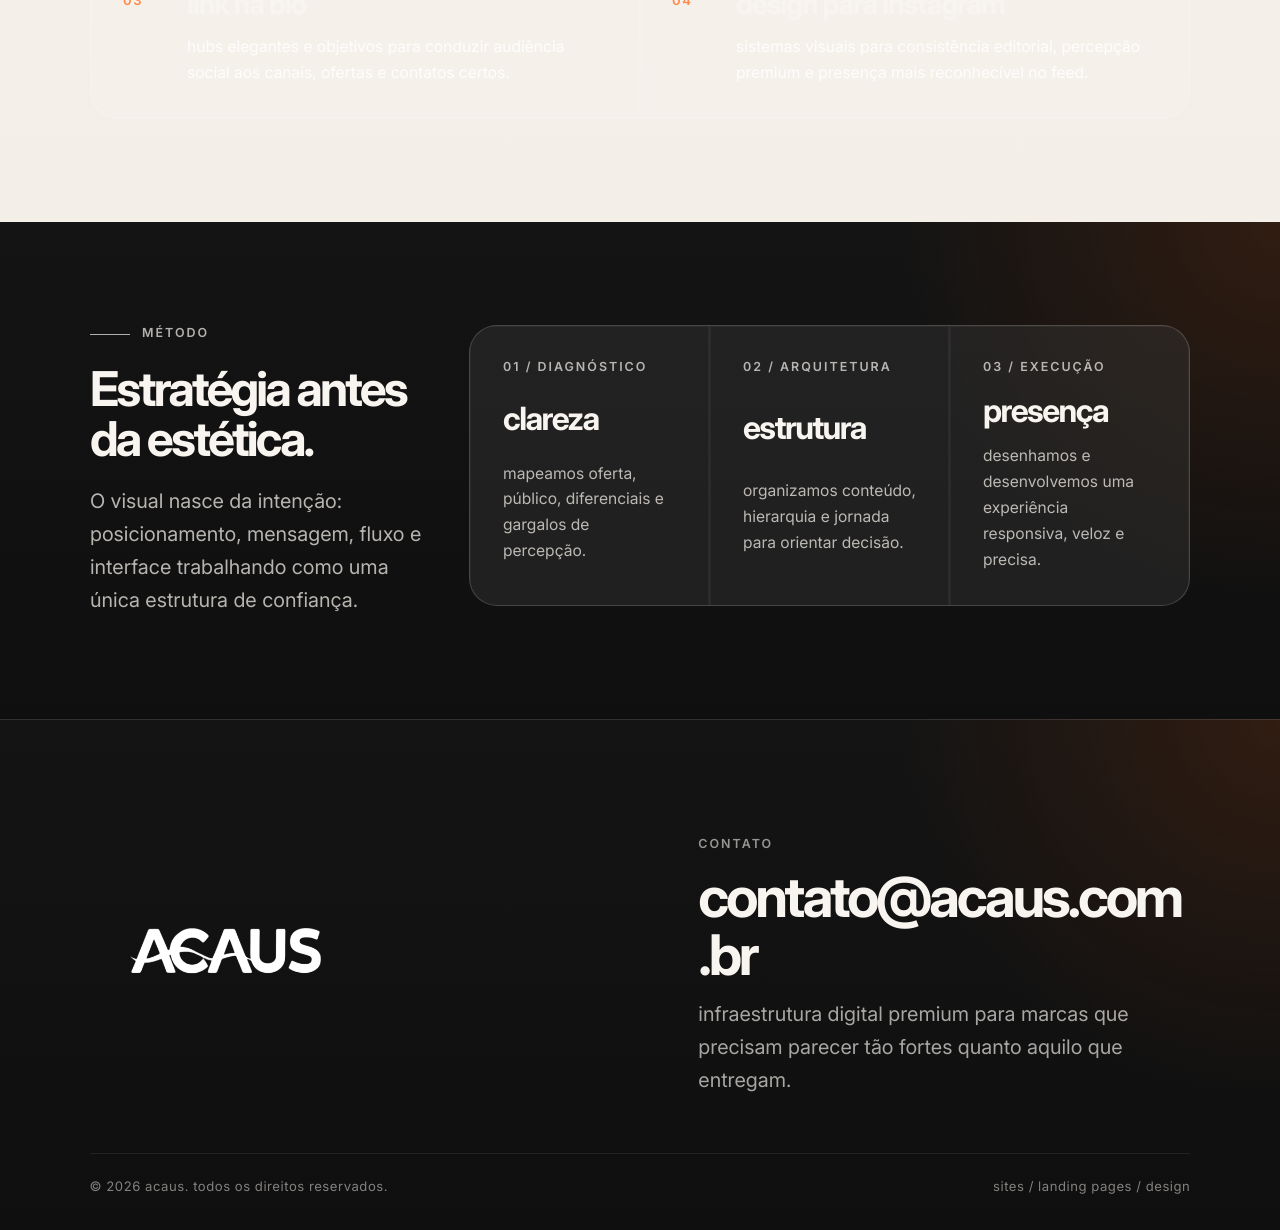
==== commit 340efdee: "fix(hero): video estatico no HTML com src absoluto, fallback nao depende de JS" ====
--- a/index.html
+++ b/index.html
@@ -17,6 +17,21 @@
   <link rel="stylesheet" href="css/style.css" />
 </head>
 <body>
+  <div class="hero-video-layer" aria-hidden="true">
+    <video
+      class="hero-video"
+      autoplay
+      loop
+      muted
+      playsinline
+      webkit-playsinline
+      disablepictureinpicture
+      preload="auto"
+      aria-hidden="true"
+      src="/videobackgraund.mp4"
+    ></video>
+  </div>
+
   <div class="site-shell">
     <header class="site-header">
       <nav class="nav container" aria-label="navegação principal">
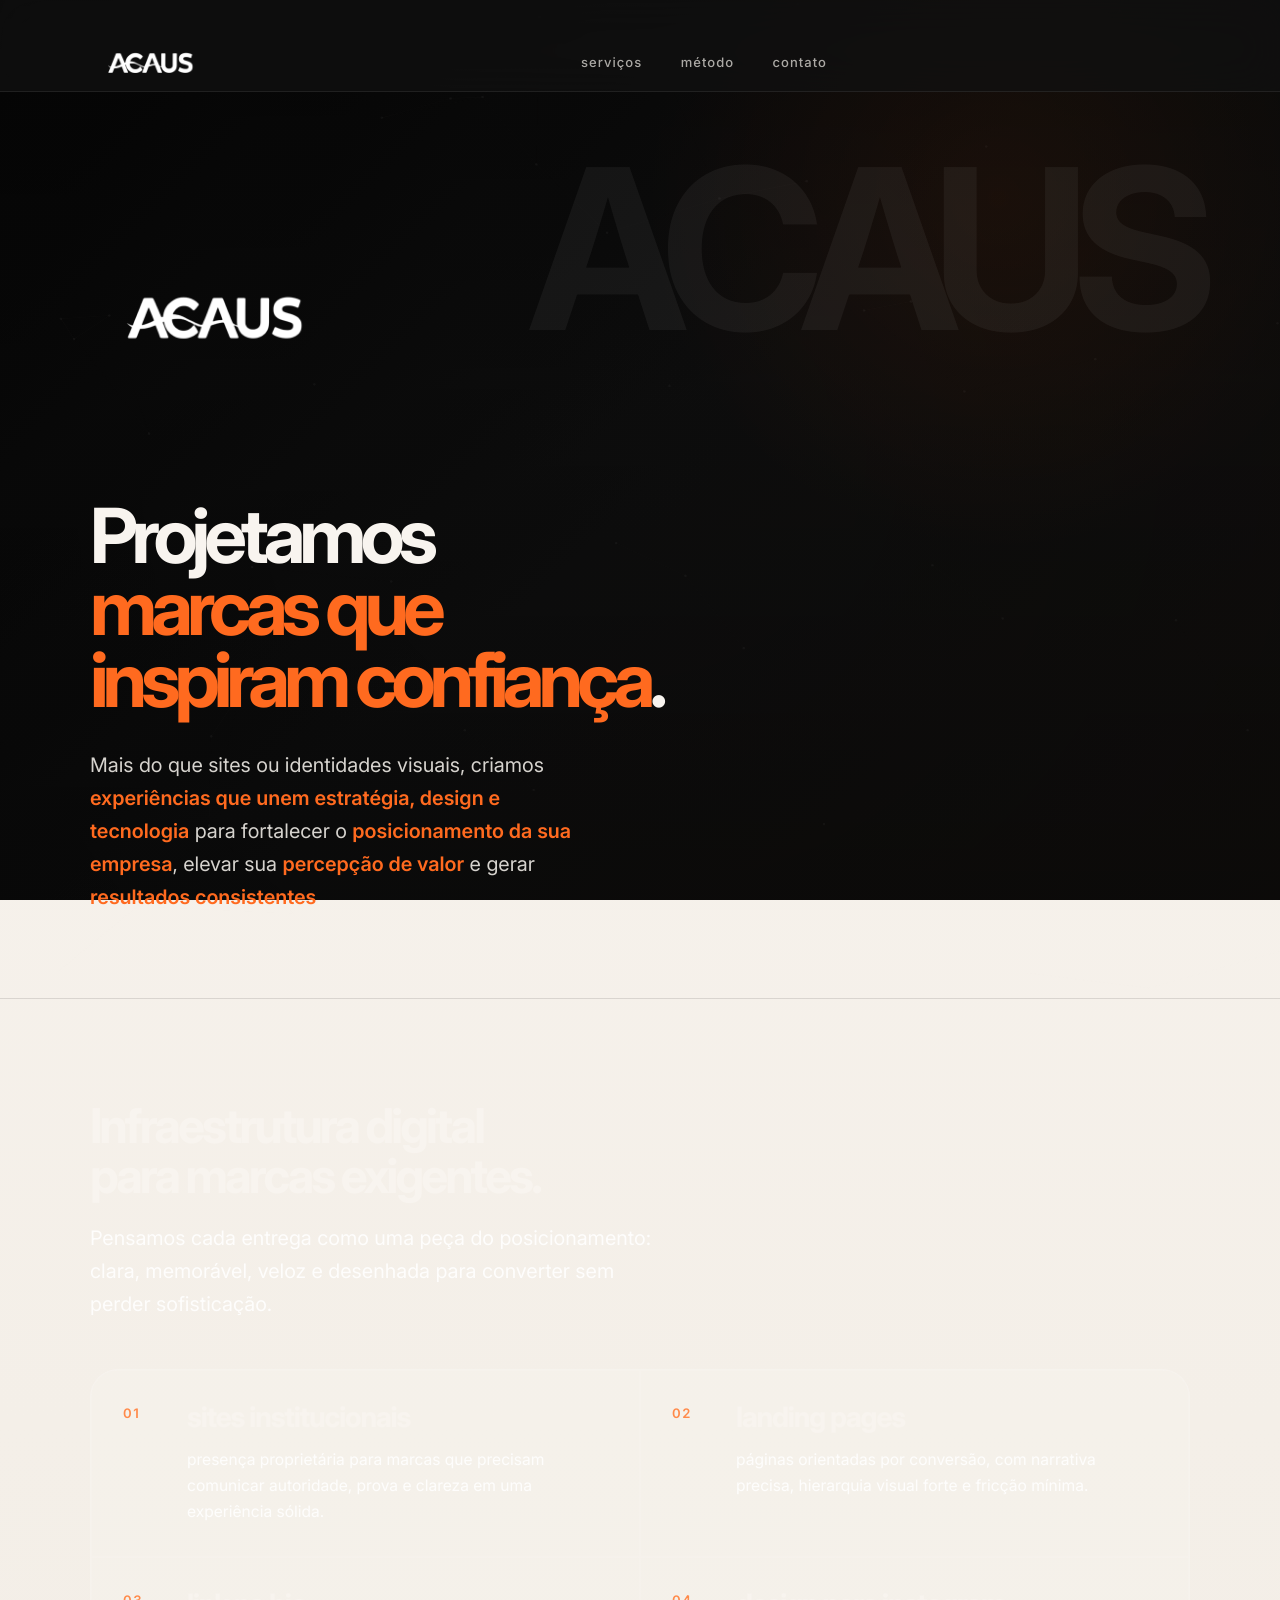
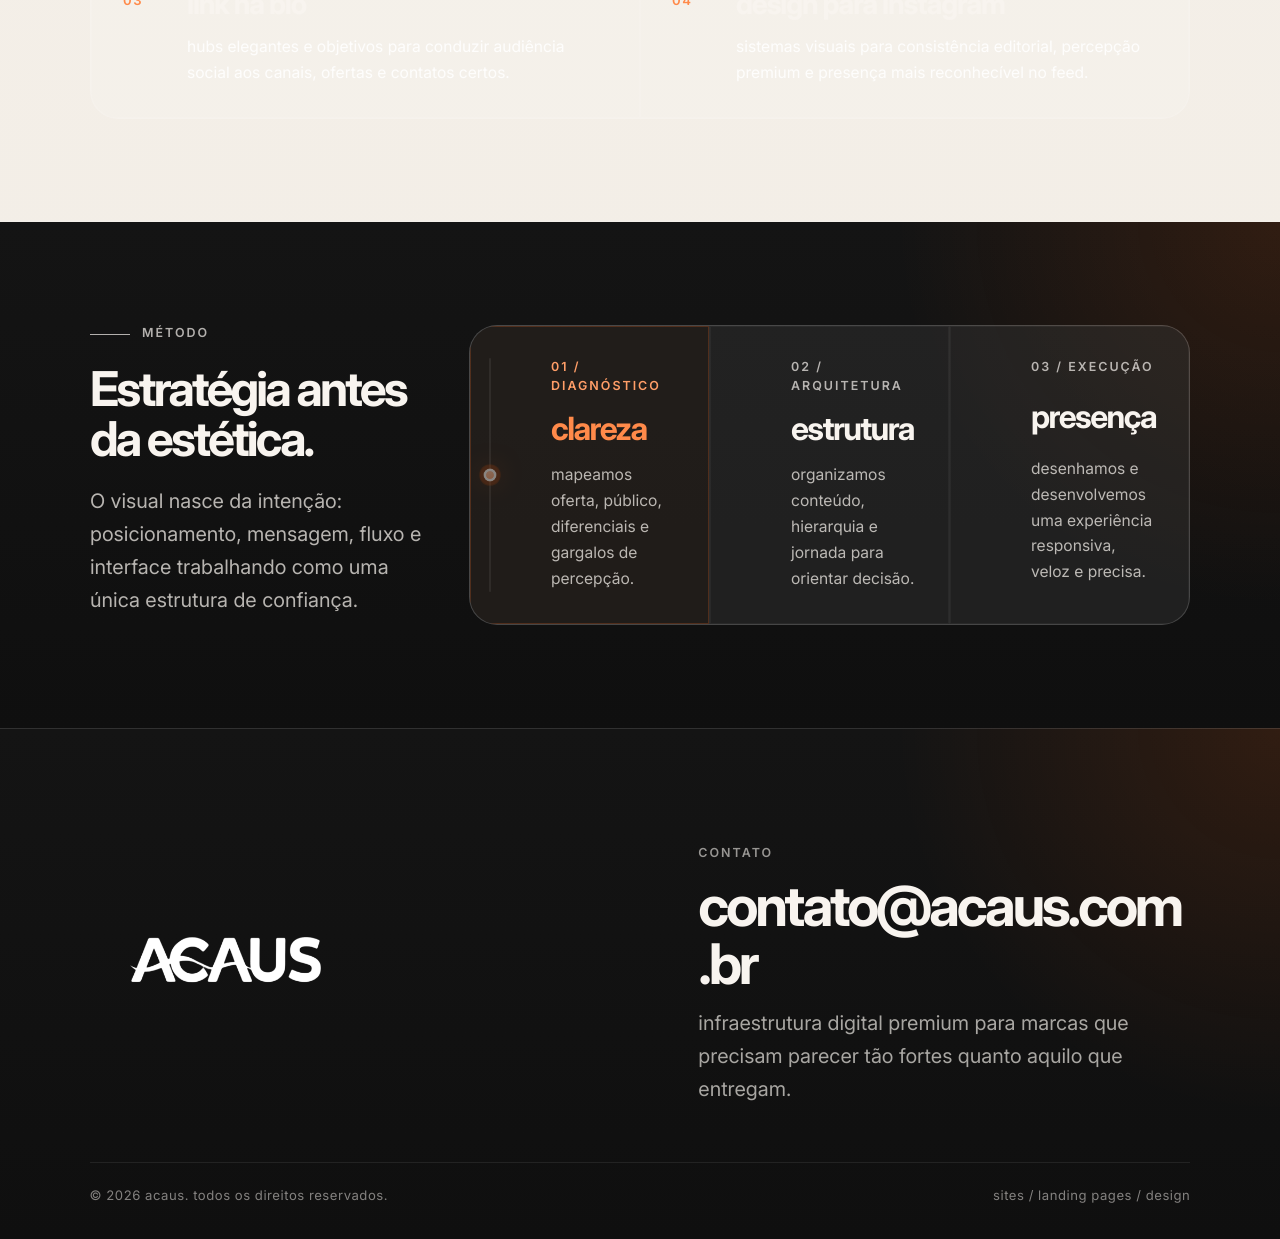
==== commit f4349c37: "fix(restore): vídeo hero único por JS, método com timeline laranja, CSS limpo" ====
--- a/index.html
+++ b/index.html
@@ -17,21 +17,6 @@
   <link rel="stylesheet" href="css/style.css" />
 </head>
 <body>
-  <div class="hero-video-layer" aria-hidden="true">
-    <video
-      class="hero-video"
-      autoplay
-      loop
-      muted
-      playsinline
-      webkit-playsinline
-      disablepictureinpicture
-      preload="auto"
-      aria-hidden="true"
-      src="/videobackgraund.mp4"
-    ></video>
-  </div>
-
   <div class="site-shell">
     <header class="site-header">
       <nav class="nav container" aria-label="navegação principal">
@@ -155,7 +140,15 @@
               </p>
             </div>
 
-            <div class="method-grid">
+            <div class="method-grid reveal" id="method-grid">
+              <div class="method-timeline" aria-hidden="true">
+                <span class="method-line"></span>
+                <span class="method-line-fill"></span>
+                <span class="method-dot" style="--dot-offset: 0%"></span>
+                <span class="method-dot" style="--dot-offset: 50%"></span>
+                <span class="method-dot" style="--dot-offset: 100%"></span>
+              </div>
+
               <article class="method-step reveal">
                 <span class="step-label">01 / diagnóstico</span>
                 <h3>clareza</h3>
--- a/css/style.css
+++ b/css/style.css
@@ -383,6 +383,22 @@
   pointer-events: none;
 }
 
+.hero::after {
+  position: absolute;
+  top: clamp(5rem, 12vw, 10rem);
+  right: clamp(-1rem, 10vw, 5rem);
+  z-index: 0;
+  color: rgba(255, 255, 255, 0.05);
+  font-family: var(--font-display);
+  font-size: var(--fs-hero);
+  font-weight: 700;
+  line-height: 0.86;
+  letter-spacing: -0.08em;
+  text-transform: uppercase;
+  content: "ACAUS";
+  pointer-events: none;
+}
+
 .hero-video-layer {
   position: fixed;
   inset: 0;
@@ -436,25 +452,9 @@
   pointer-events: none;
 }
 
-.hero::before {
-  position: absolute;
-  top: clamp(5rem, 12vw, 10rem);
-  right: clamp(-1rem, 10vw, 5rem);
-  color: rgba(255, 255, 255, 0.05);
-  font-family: var(--font-display);
-  font-size: var(--fs-hero);
-  font-weight: 700;
-  line-height: 0.86;
-  letter-spacing: -0.08em;
-  text-transform: uppercase;
-  content: "ACAUS";
-  pointer-events: none;
-}
-
-.hero::after {
+.hero-canvas::after {
   position: absolute;
   inset: auto 0 0;
-  z-index: 1;
   height: 10rem;
   background: linear-gradient(180deg, transparent, rgba(9, 9, 9, 0.45));
   content: "";
@@ -565,72 +565,6 @@
   font-weight: 600;
 }
 
-.hero-aside {
-  position: relative;
-  display: grid;
-  align-self: stretch;
-  min-height: 17rem;
-  max-width: min(100%, 28rem);
-  padding: 1rem;
-  border: 1px solid rgba(255, 255, 255, 0.08);
-  border-radius: calc(var(--radius) + 0.5rem);
-  background:
-    linear-gradient(180deg, rgba(255, 255, 255, 0.06), rgba(255, 255, 255, 0.02)),
-    linear-gradient(135deg, rgba(255, 90, 0, 0.14), transparent 55%);
-  box-shadow: inset 0 1px 0 rgba(255, 255, 255, 0.05);
-  overflow: hidden;
-}
-
-.hero-aside::before {
-  position: absolute;
-  inset: 1rem;
-  border-radius: calc(var(--radius) + 0.15rem);
-  background:
-    linear-gradient(145deg, rgba(255, 255, 255, 0.05), transparent 35%),
-    radial-gradient(circle at top right, rgba(255, 90, 0, 0.3), transparent 40%),
-    linear-gradient(180deg, rgba(247, 243, 237, 0.15), rgba(247, 243, 237, 0.01));
-  content: "";
-}
-
-.hero-aside::after {
-  position: absolute;
-  right: clamp(1.5rem, 4vw, 2.5rem);
-  bottom: clamp(2rem, 4vw, 3rem);
-  width: clamp(7rem, 18vw, 12rem);
-  aspect-ratio: 3 / 4;
-  border-radius: 999px 999px 1.5rem 1.5rem;
-  background:
-    linear-gradient(180deg, rgba(255, 255, 255, 0.28), transparent 30%),
-    linear-gradient(145deg, #2a211b 0%, #171311 100%);
-  content: "";
-  box-shadow: 0 24px 40px rgba(0, 0, 0, 0.24);
-}
-
-.signal-strip {
-  position: relative;
-  z-index: 1;
-  display: grid;
-  grid-template-columns: repeat(3, 1fr);
-  align-self: end;
-  min-height: 5.5rem;
-  margin-top: auto;
-  border: 1px solid rgba(255, 255, 255, 0.08);
-  border-radius: var(--radius-sm);
-  overflow: hidden;
-  background: rgba(255, 255, 255, 0.03);
-}
-
-.signal-strip span {
-  border-right: 1px solid rgba(255, 255, 255, 0.08);
-  background:
-    linear-gradient(180deg, rgba(255, 255, 255, 0.14), transparent 70%),
-    linear-gradient(135deg, rgba(255, 90, 0, 0.18), transparent 65%);
-}
-
-.signal-strip span:last-child {
-  border-right: 0;
-}
-
 .services-layout,
 .method-layout {
   display: grid;
@@ -743,6 +677,19 @@
   z-index: 1;
 }
 
+#metodo .method-step.is-current {
+  background: rgba(20, 12, 6, 0.5);
+  border-color: rgba(255, 109, 41, 0.22);
+}
+
+#metodo .method-step.is-current .step-label {
+  color: #ff9e68;
+}
+
+#metodo .method-step.is-current h3 {
+  color: #ff8a4a;
+}
+
 #metodo .method-step.is-active {
   border-color: rgba(255, 109, 41, 0.36);
   background: rgba(20, 12, 6, 0.55);
@@ -820,49 +767,6 @@
 .section-lead {
   max-width: 36rem;
   color: var(--text-secondary);
-}
-
-.architecture-space {
-  position: relative;
-  min-height: 22rem;
-  border: 1px solid var(--border-color);
-  border-radius: calc(var(--radius) + 0.75rem);
-  background:
-    linear-gradient(90deg, rgba(23, 19, 17, 0.06) 1px, transparent 1px),
-    linear-gradient(180deg, rgba(23, 19, 17, 0.06) 1px, transparent 1px),
-    linear-gradient(145deg, #f7f2eb 0%, #efe8df 100%);
-  background-size: 4.5rem 4.5rem, 4.5rem 4.5rem, auto;
-  box-shadow: var(--shadow);
-  overflow: hidden;
-}
-
-.architecture-space::before,
-.architecture-space::after {
-  position: absolute;
-  content: "";
-}
-
-.architecture-space::before {
-  inset: 8% 8% 22%;
-  border-radius: calc(var(--radius) + 0.25rem);
-  background:
-    linear-gradient(180deg, rgba(23, 19, 17, 0.03), rgba(23, 19, 17, 0)),
-    linear-gradient(145deg, rgba(255, 255, 255, 0.7), rgba(255, 255, 255, 0.18));
-  box-shadow:
-    inset 0 0 0 1px rgba(23, 19, 17, 0.08),
-    0 24px 48px rgba(39, 29, 22, 0.08);
-}
-
-.architecture-space::after {
-  right: 12%;
-  bottom: 12%;
-  width: min(30%, 13rem);
-  aspect-ratio: 4 / 5;
-  border-radius: 999px 999px 1.25rem 1.25rem;
-  background:
-    linear-gradient(180deg, rgba(255, 255, 255, 0.44), transparent 28%),
-    linear-gradient(145deg, #47352a 0%, #201812 100%);
-  box-shadow: 0 20px 40px rgba(39, 29, 22, 0.16);
 }
 
 .service-list {
@@ -929,6 +833,7 @@
 }
 
 .method-grid {
+  position: relative;
   display: grid;
   gap: 1px;
   background: var(--border-color);
@@ -937,11 +842,72 @@
   overflow: hidden;
 }
 
+.method-timeline {
+  position: absolute;
+  top: var(--card-padding);
+  bottom: var(--card-padding);
+  left: 1.25rem;
+  width: 0;
+  pointer-events: none;
+  display: none;
+}
+
+.method-line,
+.method-line-fill {
+  position: absolute;
+  top: 0;
+  left: -1px;
+  width: 2px;
+  height: 100%;
+  border-radius: 999px;
+  pointer-events: none;
+}
+
+.method-line {
+  background: rgba(255, 255, 255, 0.14);
+}
+
+.method-line-fill {
+  height: 0%;
+  background: linear-gradient(180deg, #ff8a4a 0%, #ff5a00 100%);
+  box-shadow: 0 0 18px rgba(255, 106, 31, 0.38);
+  transform-origin: top center;
+  transition: height 220ms cubic-bezier(0.16, 1, 0.3, 1);
+  will-change: height;
+}
+
+.method-dot {
+  position: absolute;
+  left: -6px;
+  top: var(--dot-offset);
+  width: 12px;
+  height: 12px;
+  transform: translateY(-50%) scale(1);
+  border-radius: 50%;
+  background: rgba(255, 255, 255, 0.3);
+  border: 2px solid rgba(255, 255, 255, 0.78);
+  box-shadow: 0 0 0 4px rgba(255, 106, 31, 0.08);
+  transition:
+    transform 260ms cubic-bezier(0.16, 1, 0.3, 1),
+    background 260ms cubic-bezier(0.16, 1, 0.3, 1),
+    border-color 260ms cubic-bezier(0.16, 1, 0.3, 1),
+    box-shadow 260ms cubic-bezier(0.16, 1, 0.3, 1);
+}
+
+#metodo .method-step.is-current ~ .method-dot,
+.method-dot.is-lit {
+  background: linear-gradient(180deg, #ff8a4a 0%, #ff5a00 100%);
+  border-color: #ffe9db;
+  box-shadow: 0 0 0 4px rgba(255, 106, 31, 0.22), 0 0 22px rgba(255, 106, 31, 0.52);
+  transform: translateY(-50%) scale(1.08);
+}
+
 .method-step {
   display: grid;
   gap: 1rem;
   min-height: 16rem;
   padding: var(--card-padding);
+  padding-left: calc(3rem + var(--card-padding));
   background: var(--bg-surface-strong);
   transition: transform var(--transition), background var(--transition), box-shadow var(--transition);
 }
@@ -1133,13 +1099,12 @@
     max-width: 40rem;
   }
 
-  .architecture-space,
   .method-grid {
     grid-column: span 5;
   }
 
-  .architecture-space {
-    min-height: 28rem;
+  .method-timeline {
+    display: block;
   }
 
   .service-list {
@@ -1229,13 +1194,12 @@
     max-width: 40rem;
   }
 
-  .architecture-space,
   .method-grid {
     grid-column: span 8;
   }
 
-  .architecture-space {
-    min-height: 34rem;
+  .method-timeline {
+    display: block;
   }
 
   .method-grid {
@@ -1273,7 +1237,7 @@
     margin-bottom: clamp(1.25rem, 4vw, 1.75rem);
   }
 
-  .hero::before {
+  .hero::after {
     top: auto;
     right: auto;
     bottom: 14%;
@@ -1321,7 +1285,7 @@
     --container-padding: 20px;
   }
 
-  .hero::before {
+  .hero::after {
     left: 0.75rem;
   }
 
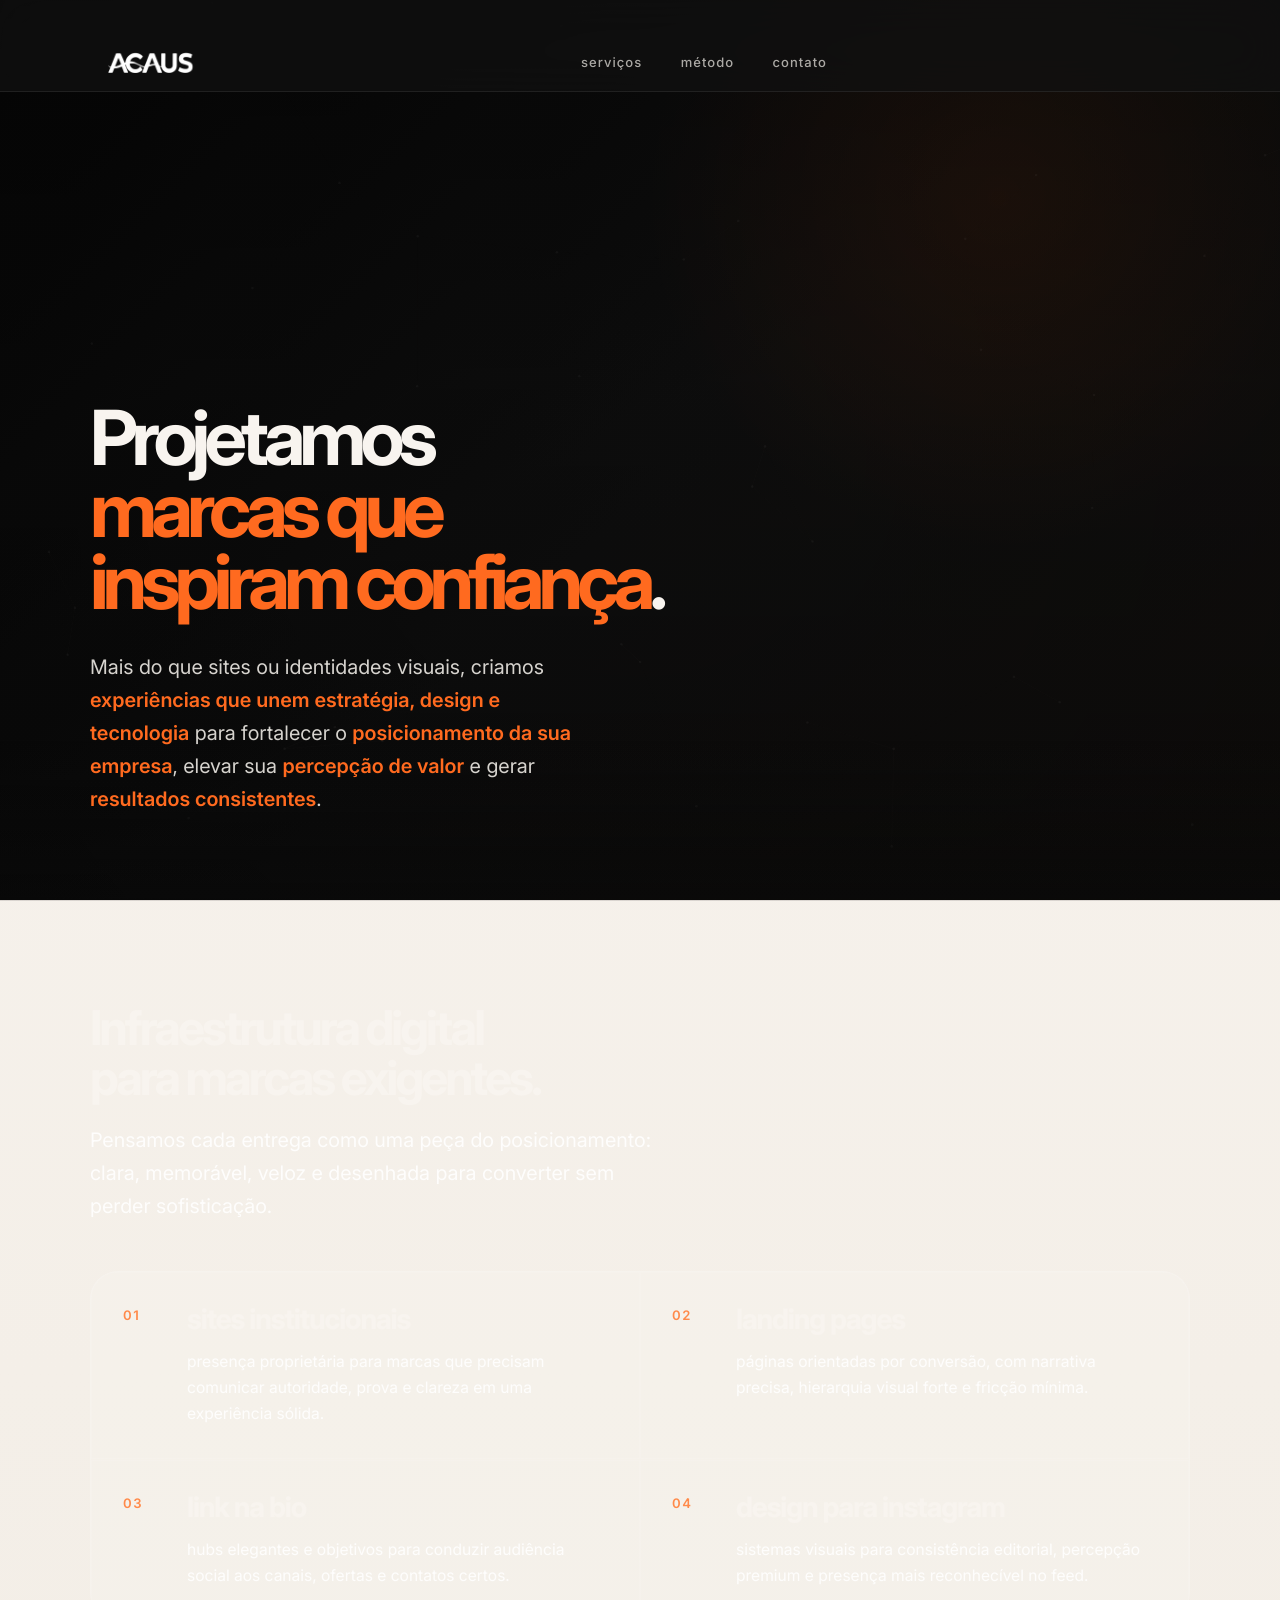
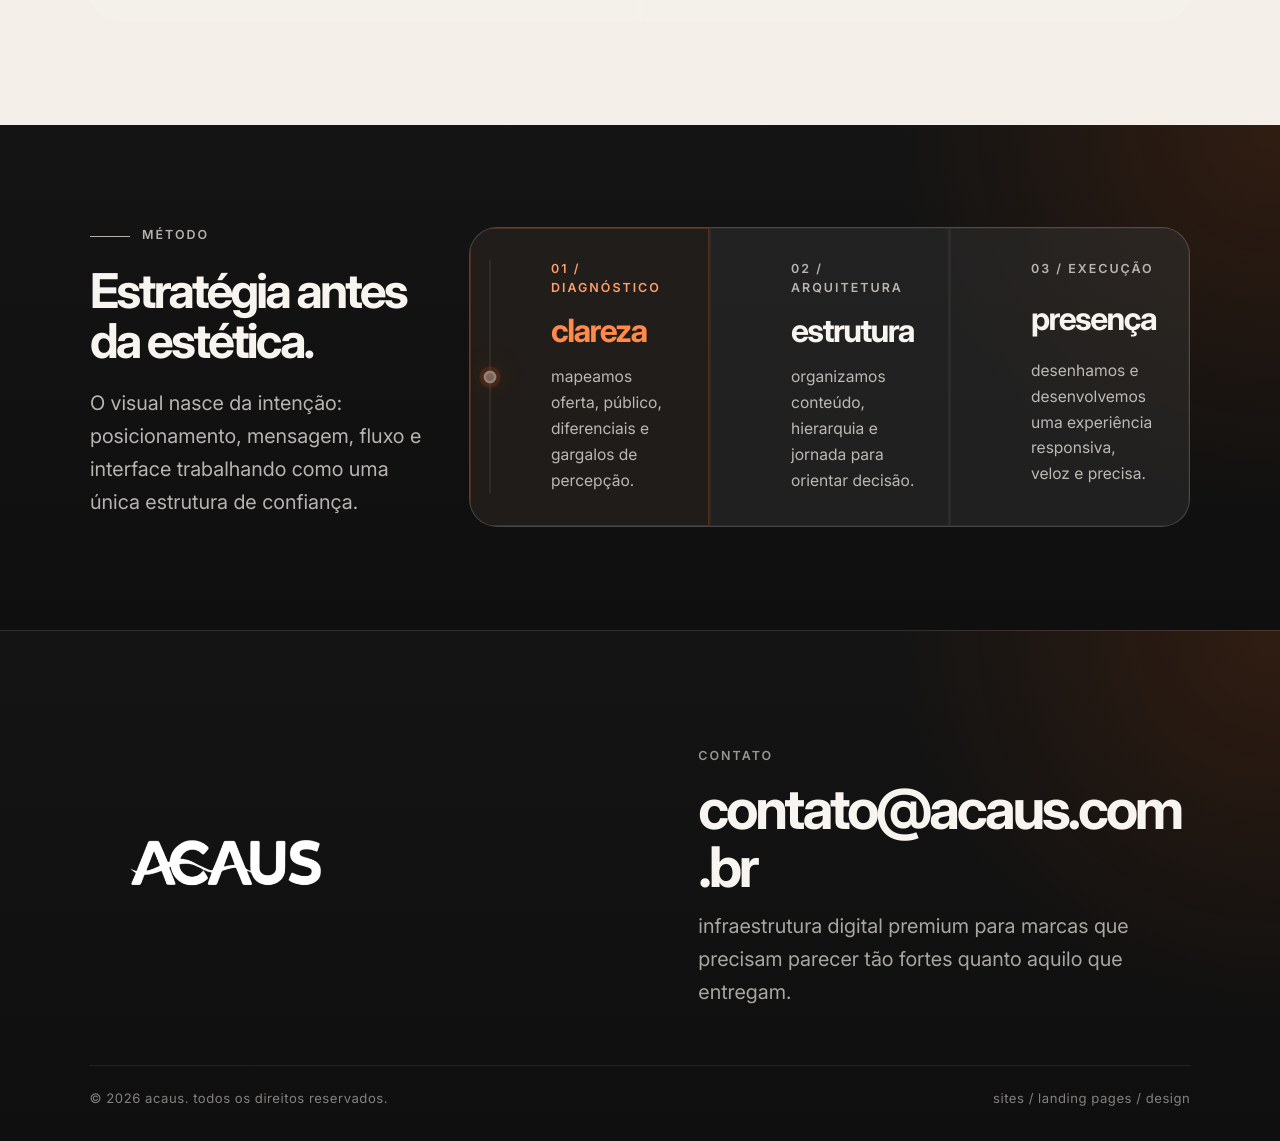
==== commit ab6cdae7: "fix: ajustes finais ACAUS (remove logo hero frame1, timeline metodo, css limpo, video unificado" ====
--- a/index.html
+++ b/index.html
@@ -50,9 +50,6 @@
         <div class="container section-inner">
           <div class="hero-grid">
             <div class="hero-content">
-              <div class="hero-brand reveal" aria-label="acaus">
-                <img src="logo.png" alt="acaus" />
-              </div>
               <h1 id="hero-title" class="reveal">
                 Projetamos <span class="accent">marcas que inspiram confiança</span>.
               </h1>
--- a/css/style.css
+++ b/css/style.css
@@ -385,17 +385,11 @@
 
 .hero::after {
   position: absolute;
-  top: clamp(5rem, 12vw, 10rem);
-  right: clamp(-1rem, 10vw, 5rem);
-  z-index: 0;
-  color: rgba(255, 255, 255, 0.05);
-  font-family: var(--font-display);
-  font-size: var(--fs-hero);
-  font-weight: 700;
-  line-height: 0.86;
-  letter-spacing: -0.08em;
-  text-transform: uppercase;
-  content: "ACAUS";
+  inset: auto 0 0;
+  z-index: 1;
+  height: 10rem;
+  background: linear-gradient(180deg, transparent, rgba(9, 9, 9, 0.45));
+  content: "";
   pointer-events: none;
 }
 
@@ -452,15 +446,6 @@
   pointer-events: none;
 }
 
-.hero-canvas::after {
-  position: absolute;
-  inset: auto 0 0;
-  height: 10rem;
-  background: linear-gradient(180deg, transparent, rgba(9, 9, 9, 0.45));
-  content: "";
-  pointer-events: none;
-}
-
 .hero .section-inner {
   position: relative;
   z-index: 2;
@@ -477,21 +462,6 @@
 
 .hero-content {
   max-width: 64rem;
-}
-
-.hero-brand {
-  display: inline-flex;
-  align-items: center;
-  width: min(16.5rem, 58vw);
-  max-width: 100%;
-  margin-bottom: clamp(2rem, 4vw, 3rem);
-}
-
-.hero-brand img {
-  width: 100%;
-  height: auto;
-  display: block;
-  filter: brightness(0) invert(1);
 }
 
 .eyebrow,
@@ -1232,19 +1202,6 @@
     padding: clamp(1.25rem, 5vw, 2rem) 0 clamp(3rem, 6vw, 4rem);
   }
 
-  .hero-brand {
-    width: clamp(7rem, 28vw, 10rem);
-    margin-bottom: clamp(1.25rem, 4vw, 1.75rem);
-  }
-
-  .hero::after {
-    top: auto;
-    right: auto;
-    bottom: 14%;
-    left: 1rem;
-    font-size: clamp(4.5rem, 28vw, 8rem);
-  }
-
   .hero-copy .btn {
     width: 100%;
   }
@@ -1283,10 +1240,6 @@
 @media (max-width: 479px) {
   :root {
     --container-padding: 20px;
-  }
-
-  .hero::after {
-    left: 0.75rem;
   }
 
   .mobile-panel {
